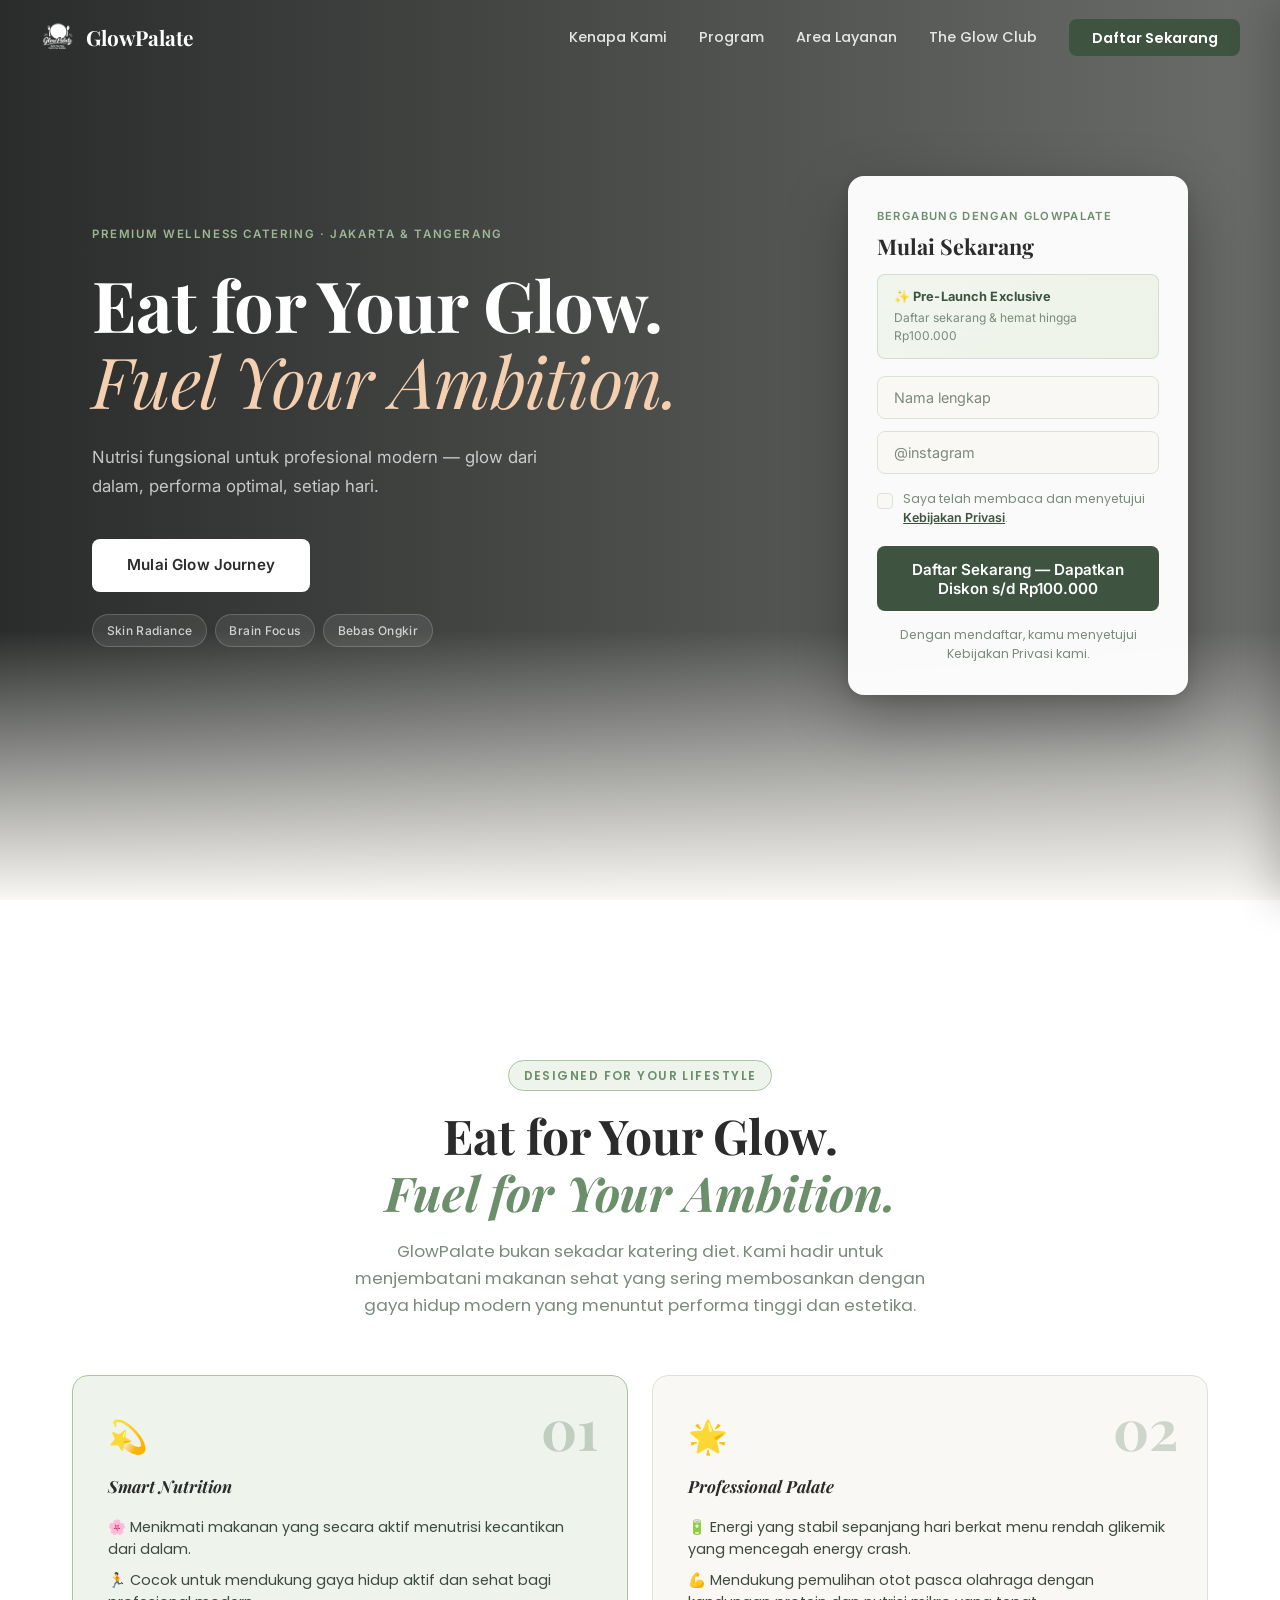
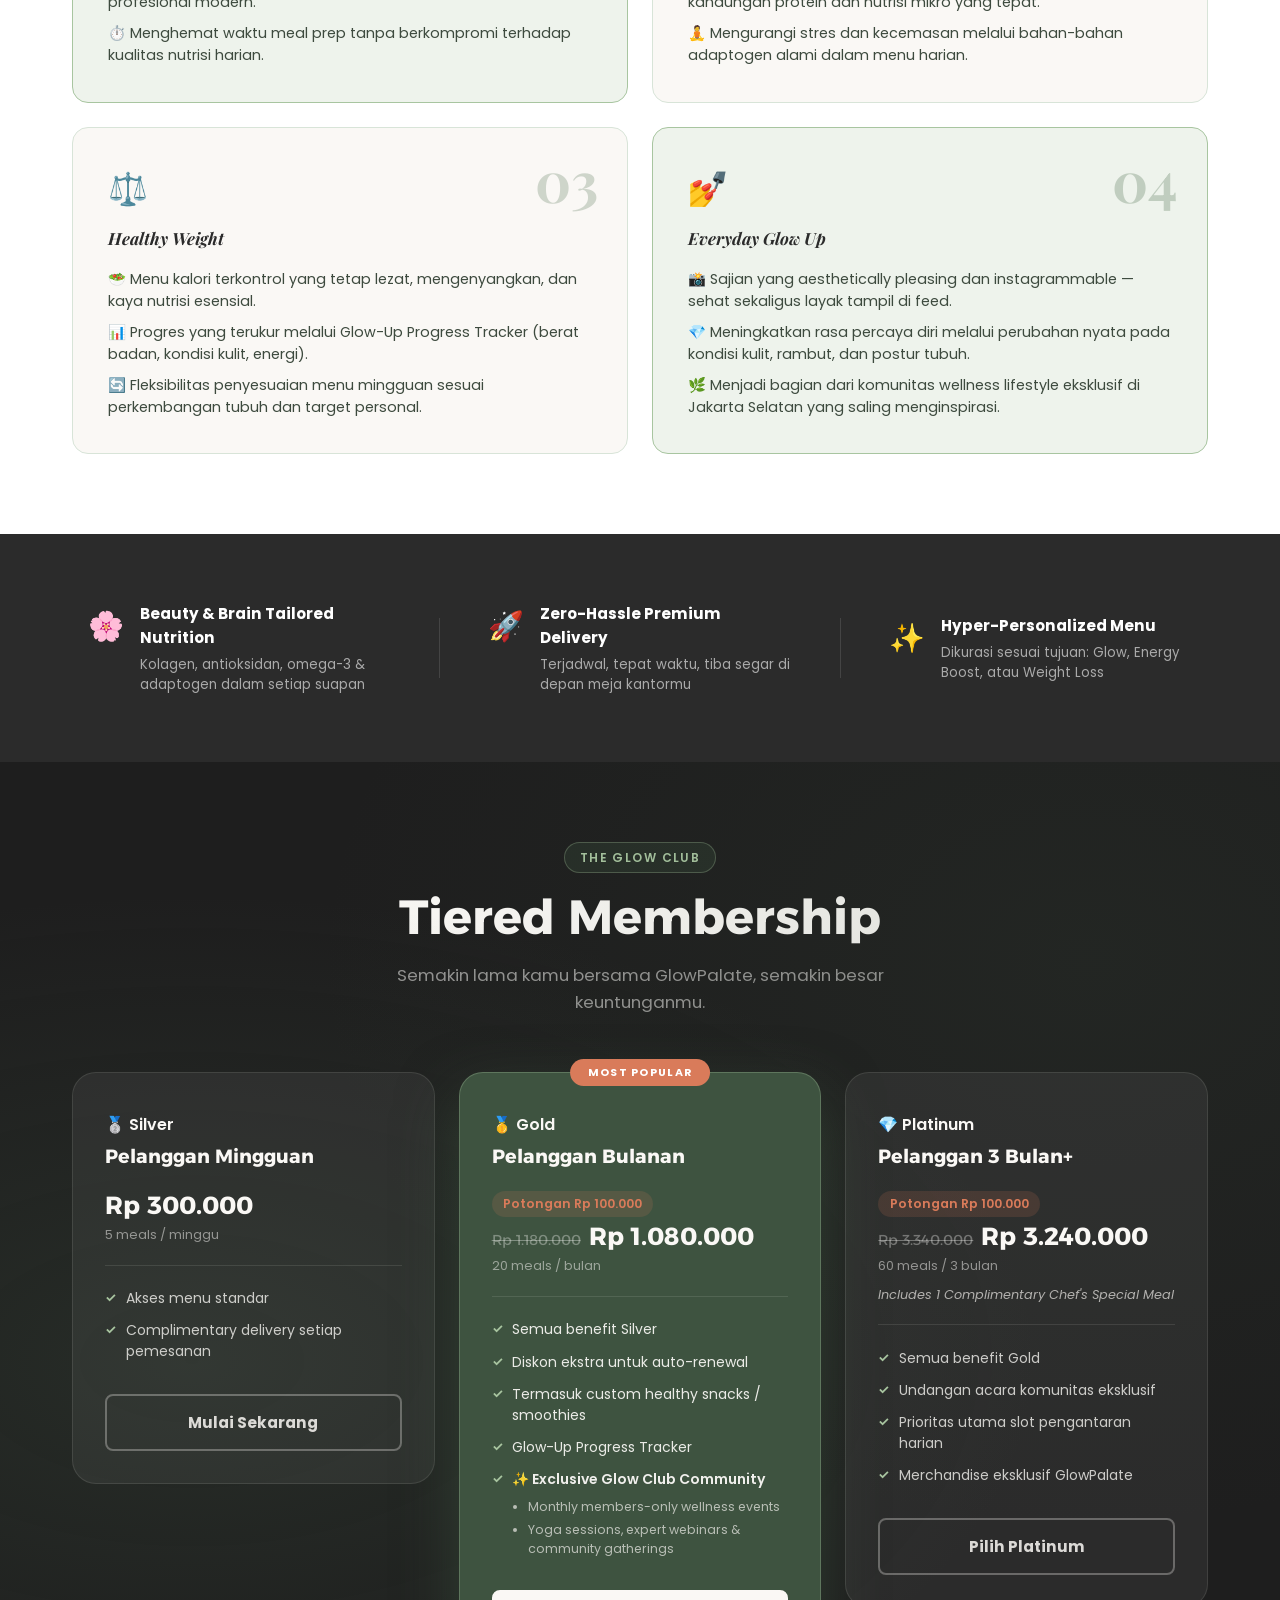
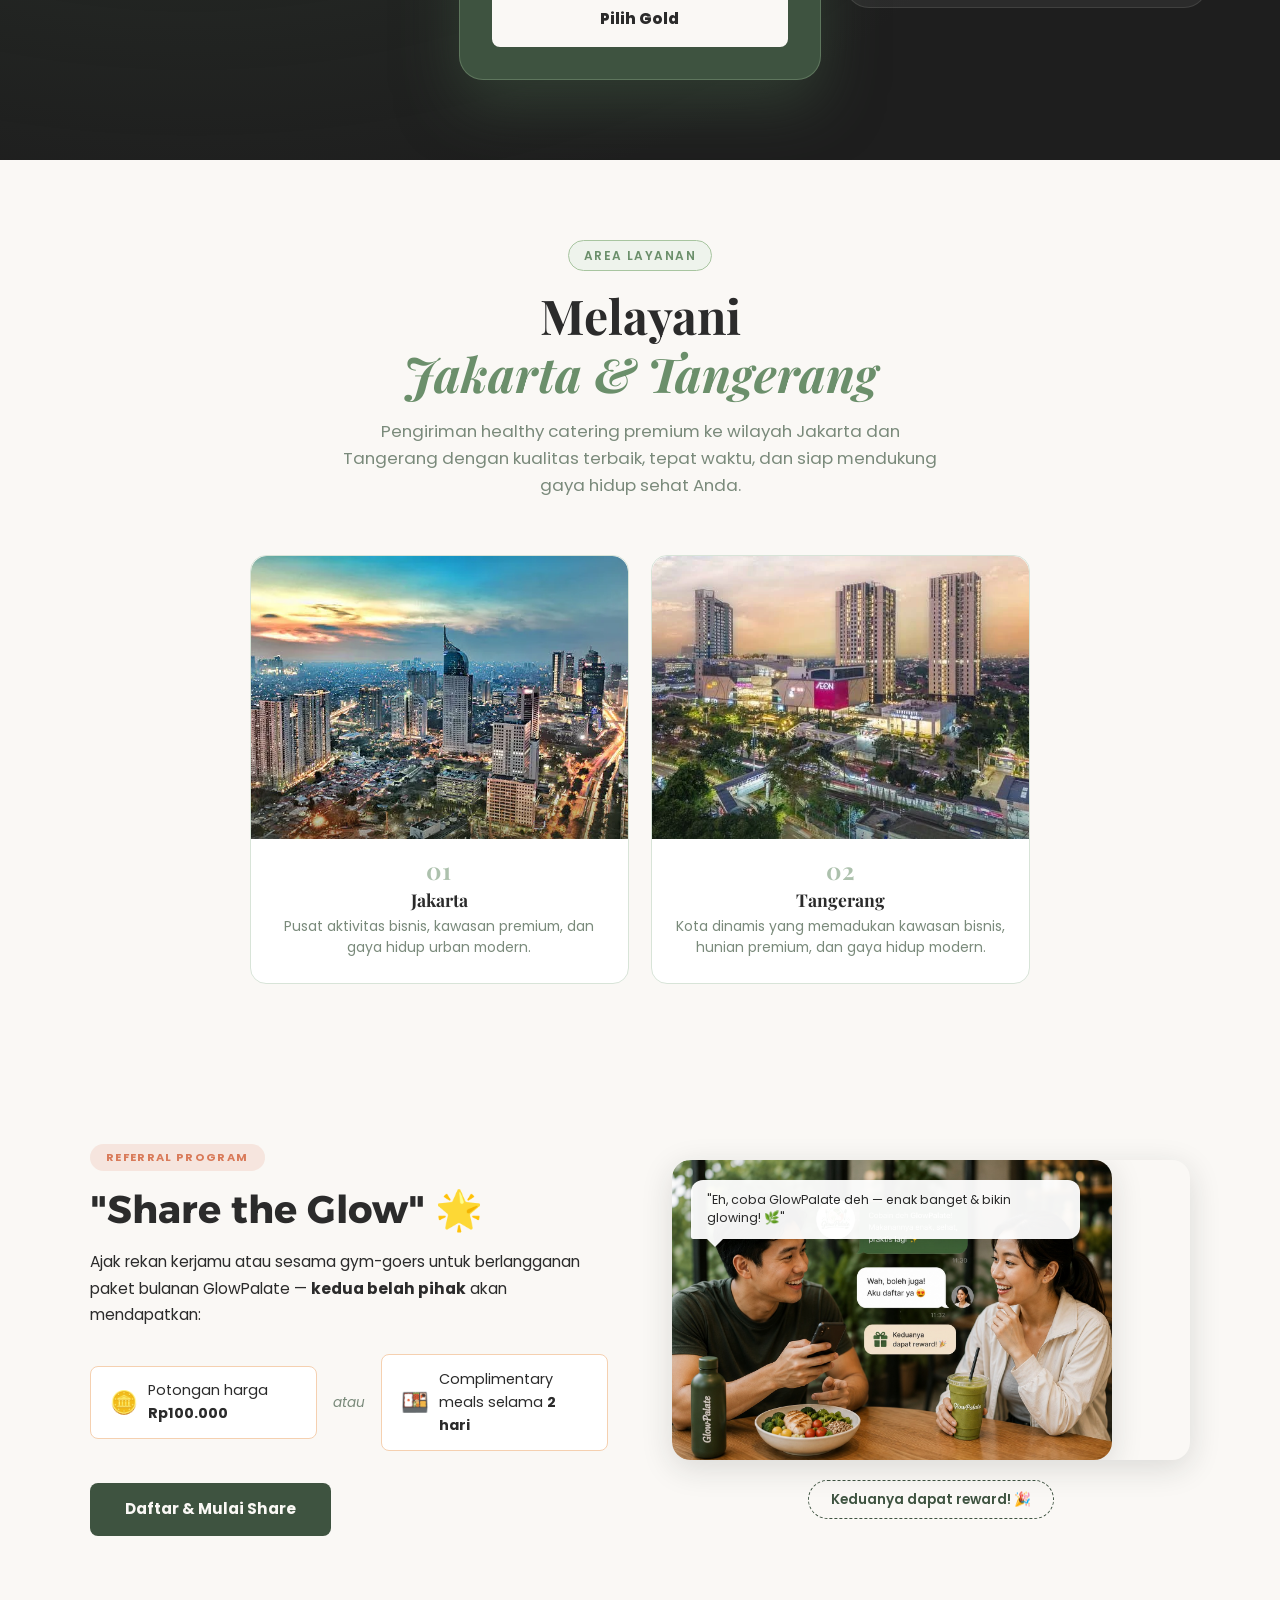
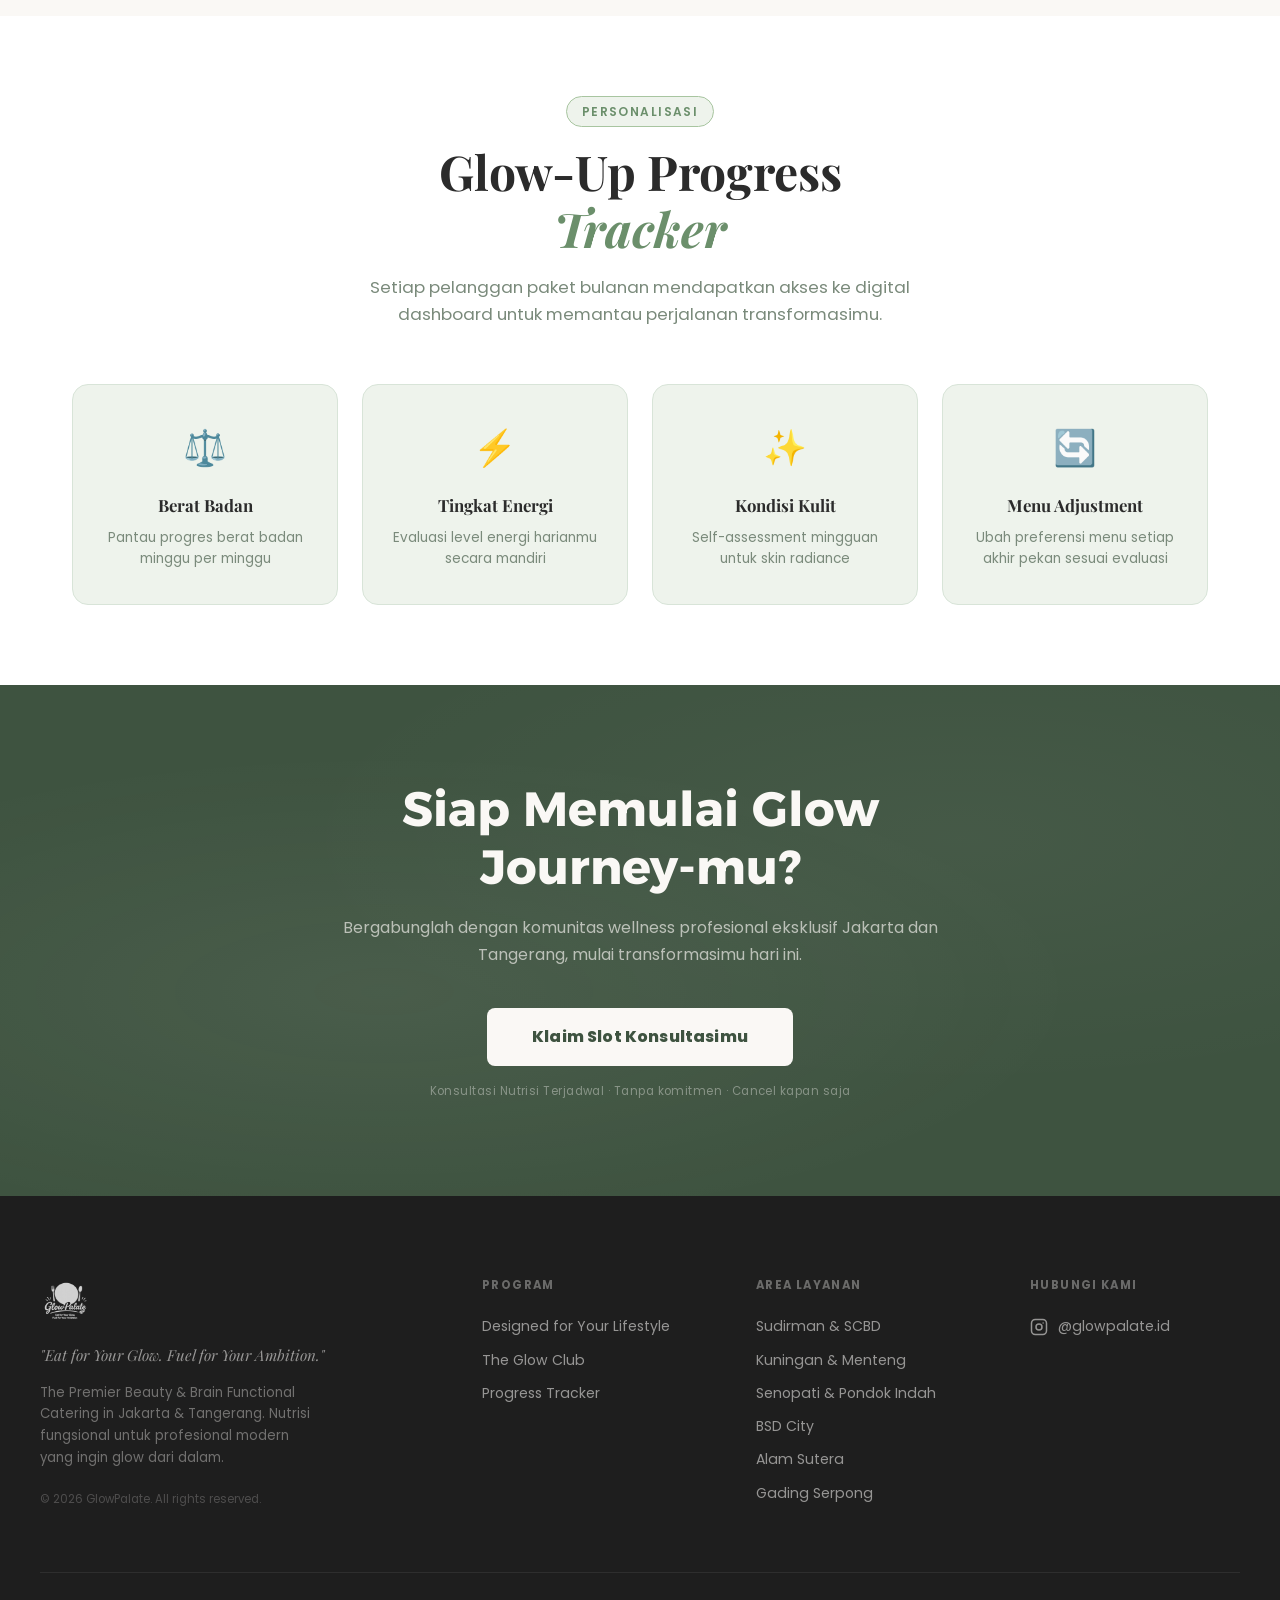
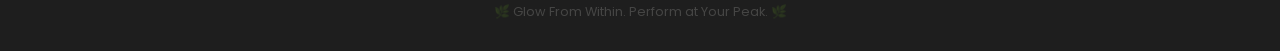
==== onlinecatering FIX/index.html @ 6c62773d "Add files via upload" ====
<!DOCTYPE html>
<html lang="id">
<head>
    <meta charset="UTF-8">
    <meta name="viewport" content="width=device-width, initial-scale=1.0">
    <link rel="stylesheet" href="style.css">
    <link rel="preconnect" href="https://fonts.googleapis.com">
    <link rel="preconnect" href="https://fonts.gstatic.com" crossorigin>
    <link href="https://fonts.googleapis.com/css2?family=Alexandria:wght@400;500;600;700;800&family=Poppins:ital,wght@0,300;0,400;0,500;0,600;0,700;1,400&family=Playfair+Display:ital,wght@0,400;0,700;1,400&family=Inter:wght@300;400;500;600;700&display=swap" rel="stylesheet">
    <link rel="icon" href="assets/logo_transparent.png" type="image/png">
    <title>GlowPalate — Beauty & Brain Functional Catering</title>
</head>
<body>

    <!-- ===== NAVBAR ===== -->
    <nav class="navbar" id="mainNav">
        <div class="nav-container">
            <!-- Logo -->
            <a href="#" class="nav-logo">
                <img src="assets/logo_transparent.png" alt="GlowPalate Logo" class="logo-img">
                <span class="logo-text">GlowPalate</span>
            </a>
            <!-- Desktop links -->
            <ul class="nav-links">
                <li><a href="#features">Kenapa Kami</a></li>
                <li><a href="#value-props">Program</a></li>
                <li><a href="#service-area">Area Layanan</a></li>
                <li><a href="#loyalty">The Glow Club</a></li>
                <li><a href="#daftar" class="nav-cta">Daftar Sekarang</a></li>
            </ul>
            <!-- Hamburger (mobile only) -->
            <button class="hamburger" id="hamburgerBtn" aria-label="Buka menu navigasi" aria-expanded="false" aria-controls="mobileMenu">
                <span class="hamburger-bar"></span>
                <span class="hamburger-bar"></span>
                <span class="hamburger-bar"></span>
            </button>
        </div>
    </nav>

    <!-- ===== OFFCANVAS MOBILE MENU ===== -->
    <div class="offcanvas-overlay" id="offcanvasOverlay"></div>
    <div class="offcanvas-menu" id="mobileMenu" role="dialog" aria-modal="true" aria-label="Menu navigasi">
        <div class="offcanvas-header">
            <a href="#" class="nav-logo offcanvas-logo">
                <img src="assets/logo_transparent.png" alt="GlowPalate Logo" class="logo-img logo-img--dark">
                <span class="logo-text logo-text--dark">GlowPalate</span>
            </a>
            <button class="offcanvas-close" id="offcanvasClose" aria-label="Tutup menu">✕</button>
        </div>
        <nav class="offcanvas-nav">
            <ul class="offcanvas-links">
                <li><a href="#features" class="offcanvas-link">Kenapa Kami</a></li>
                <li><a href="#value-props" class="offcanvas-link">Program</a></li>
                <li><a href="#service-area" class="offcanvas-link">Area Layanan</a></li>
                <li><a href="#loyalty" class="offcanvas-link">The Glow Club</a></li>
            </ul>
            <div class="offcanvas-divider"></div>
            <a href="#daftar" class="btn-primary offcanvas-cta">Daftar Sekarang</a>
        </nav>
    </div>

    <!-- ===== HERO SECTION ===== -->
    <section class="hero" id="hero">
        <div class="hero-overlay"></div>
        <div class="hero-container">

            <!-- Left: Copy -->
            <div class="hero-copy">
                <p class="hero-eyebrow">Premium Wellness Catering · Jakarta &amp; Tangerang</p>
                <h1 class="hero-title">
                    Eat for Your Glow.<br>
                    <em>Fuel Your Ambition.</em>
                </h1>
                <p class="hero-subtitle">
                    Nutrisi fungsional untuk profesional modern — glow dari dalam, performa optimal, setiap hari.
                </p>
                <div class="hero-actions">
                    <a href="#daftar" class="btn-hero-primary">Mulai Glow Journey</a>
                    <div class="hero-badges">
                        <span class="badge">Skin Radiance</span>
                        <span class="badge">Brain Focus</span>
                        <span class="badge">Bebas Ongkir</span>
                    </div>
                </div>
            </div>

            <!-- Right: Registration Form -->
            <div class="hero-form-card" id="daftar">
                <p class="form-eyebrow">Bergabung dengan GlowPalate</p>
                <h2 class="form-title">Mulai Sekarang</h2>
                <div class="promo-banner">
                    <span class="promo-banner__title">✨ Pre-Launch Exclusive</span>
                    <span class="promo-banner__sub">Daftar sekarang &amp; hemat hingga Rp100.000</span>
                </div>
                <form class="signup-form" id="glowForm" onsubmit="handleSubmit(event)">
                    <div class="form-group">
                        <input type="text" id="nama" name="nama" placeholder="Nama lengkap" required>
                    </div>
                    <div class="form-group">
                        <input type="text" id="instagram" name="instagram" placeholder="@instagram" required>
                    </div>
                    <div class="form-group form-group--checkbox">
                        <label class="checkbox-label">
                            <input type="checkbox" id="privacyCheck" name="privacyCheck">
                            <span class="checkbox-custom"></span>
                            <span class="checkbox-text">Saya telah membaca dan menyetujui <button class="privacy-link" type="button" onclick="openPrivacy()">Kebijakan Privasi</button>.</span>
                        </label>
                        <p class="checkbox-error" id="privacyError">Harap setujui Kebijakan Privasi sebelum melanjutkan.</p>
                    </div>
                    <button type="submit" class="btn-primary form-btn" id="submitBtn">Daftar Sekarang — Dapatkan Diskon s/d Rp100.000</button>
                </form>
                <p class="form-privacy-note">
                    Dengan mendaftar, kamu menyetujui Kebijakan Privasi kami.
                </p>
            </div>

        </div>

    </section>

    <!-- ===== VALUE PROPOSITIONS ===== -->
    <section class="value-props" id="value-props">
        <div class="section-container">
            <div class="section-header">
                <span class="section-label">Designed for Your Lifestyle</span>
                <h2 class="section-title">Eat for Your Glow.<br><em>Fuel for Your Ambition.</em></h2>
                <p class="section-desc">GlowPalate bukan sekadar katering diet. Kami hadir untuk menjembatani makanan sehat yang sering membosankan dengan gaya hidup modern yang menuntut performa tinggi dan estetika.</p>
            </div>

            <div class="vp-grid">
                <div class="vp-card vp-card--accent">
                    <span class="vp-number">01</span>
                    <div class="vp-icon">💫</div>
                    <h3>Smart Nutrition</h3>
                    <ul>
                        <li>🌸 Menikmati makanan yang secara aktif menutrisi kecantikan dari dalam.</li>
                        <li>🏃 Cocok untuk mendukung gaya hidup aktif dan sehat bagi profesional modern.</li>
                        <li>⏱️ Menghemat waktu meal prep tanpa berkompromi terhadap kualitas nutrisi harian.</li>
                    </ul>
                </div>
                <div class="vp-card">
                    <span class="vp-number">02</span>
                    <div class="vp-icon">🌟</div>
                    <h3>Professional Palate</h3>
                    <ul>
                        <li>🔋 Energi yang stabil sepanjang hari berkat menu rendah glikemik yang mencegah energy crash.</li>
                        <li>💪 Mendukung pemulihan otot pasca olahraga dengan kandungan protein dan nutrisi mikro yang tepat.</li>
                        <li>🧘 Mengurangi stres dan kecemasan melalui bahan-bahan adaptogen alami dalam menu harian.</li>
                    </ul>
                </div>
                <div class="vp-card">
                    <span class="vp-number">03</span>
                    <div class="vp-icon">⚖️</div>
                    <h3>Healthy Weight</h3>
                    <ul>
                        <li>🥗 Menu kalori terkontrol yang tetap lezat, mengenyangkan, dan kaya nutrisi esensial.</li>
                        <li>📊 Progres yang terukur melalui Glow-Up Progress Tracker (berat badan, kondisi kulit, energi).</li>
                        <li>🔄 Fleksibilitas penyesuaian menu mingguan sesuai perkembangan tubuh dan target personal.</li>
                    </ul>
                </div>
                <div class="vp-card vp-card--accent">
                    <span class="vp-number">04</span>
                    <div class="vp-icon">💅</div>
                    <h3>Everyday Glow Up</h3>
                    <ul>
                        <li>📸 Sajian yang aesthetically pleasing dan instagrammable — sehat sekaligus layak tampil di feed.</li>
                        <li>💎 Meningkatkan rasa percaya diri melalui perubahan nyata pada kondisi kulit, rambut, dan postur tubuh.</li>
                        <li>🌿 Menjadi bagian dari komunitas wellness lifestyle eksklusif di Jakarta Selatan yang saling menginspirasi.</li>
                    </ul>
                </div>
            </div>
        </div>
    </section>

    <!-- ===== USP STRIP ===== -->
    <section class="usp-strip">
        <div class="usp-container">
            <div class="usp-item">
                <span class="usp-icon">🌸</span>
                <div>
                    <strong>Beauty & Brain Tailored Nutrition</strong>
                    <p>Kolagen, antioksidan, omega-3 & adaptogen dalam setiap suapan</p>
                </div>
            </div>
            <div class="usp-divider"></div>
            <div class="usp-item">
                <span class="usp-icon">🚀</span>
                <div>
                    <strong>Zero-Hassle Premium Delivery</strong>
                    <p>Terjadwal, tepat waktu, tiba segar di depan meja kantormu</p>
                </div>
            </div>
            <div class="usp-divider"></div>
            <div class="usp-item">
                <span class="usp-icon">✨</span>
                <div>
                    <strong>Hyper-Personalized Menu</strong>
                    <p>Dikurasi sesuai tujuan: Glow, Energy Boost, atau Weight Loss</p>
                </div>
            </div>
        </div>
    </section>

    <!-- ===== PRICING TABLE ===== -->
    <section class="loyalty" id="loyalty">
        <div class="section-container">
            <div class="section-header">
                <span class="section-label">The Glow Club</span>
                <h2 class="section-title">Tiered Membership</h2>
                <p class="section-desc">Semakin lama kamu bersama GlowPalate, semakin besar keuntunganmu.</p>
            </div>

            <div class="pricing-grid">

                <!-- SILVER -->
                <div class="pricing-card pricing-card--dark">
                    <div class="pricing-tier">🥈 Silver</div>
                    <h3 class="pricing-plan">Pelanggan Mingguan</h3>
                    <div class="pricing-price-block">
                        <p class="pricing-price">Rp 300.000</p>
                        <p class="pricing-meals">5 meals / minggu</p>
                    </div>
                    <ul class="pricing-benefits">
                        <li>Akses menu standar</li>
                        <li>Complimentary delivery setiap pemesanan</li>
                    </ul>
                    <a href="#daftar" class="pricing-btn pricing-btn--outline">Mulai Sekarang</a>
                </div>

                <!-- GOLD -->
                <div class="pricing-card pricing-card--gold">
                    <div class="pricing-popular-badge">MOST POPULAR</div>
                    <div class="pricing-tier">🥇 Gold</div>
                    <h3 class="pricing-plan">Pelanggan Bulanan</h3>
                    <div class="pricing-price-block">
                        <p class="pricing-discount-label">Potongan Rp 100.000</p>
                        <p class="pricing-price">
                            <span class="pricing-price-strike">Rp 1.180.000</span>
                            Rp 1.080.000
                        </p>
                        <p class="pricing-meals">20 meals / bulan</p>
                    </div>
                    <ul class="pricing-benefits">
                        <li>Semua benefit Silver</li>
                        <li>Diskon ekstra untuk auto-renewal</li>
                        <li>Termasuk custom healthy snacks / smoothies</li>
                        <li>Glow-Up Progress Tracker</li>
                        <li class="pricing-community">
                            ✨ Exclusive Glow Club Community
                            <ul class="pricing-sub-list">
                                <li>Monthly members-only wellness events</li>
                                <li>Yoga sessions, expert webinars &amp; community gatherings</li>
                            </ul>
                        </li>
                    </ul>
                    <a href="#daftar" class="pricing-btn pricing-btn--solid">Pilih Gold</a>
                </div>

                <!-- PLATINUM -->
                <div class="pricing-card pricing-card--dark">
                    <div class="pricing-tier">💎 Platinum</div>
                    <h3 class="pricing-plan">Pelanggan 3 Bulan+</h3>
                    <div class="pricing-price-block">
                        <p class="pricing-discount-label">Potongan Rp 100.000</p>
                        <p class="pricing-price">
                            <span class="pricing-price-strike">Rp 3.340.000</span>
                            Rp 3.240.000
                        </p>
                        <p class="pricing-meals">60 meals / 3 bulan</p>
                        <p class="pricing-chef-note"><em>Includes 1 Complimentary Chef's Special Meal</em></p>
                    </div>
                    <ul class="pricing-benefits">
                        <li>Semua benefit Gold</li>
                        <li>Undangan acara komunitas eksklusif</li>
                        <li>Prioritas utama slot pengantaran harian</li>
                        <li>Merchandise eksklusif GlowPalate</li>
                    </ul>
                    <a href="#daftar" class="pricing-btn pricing-btn--outline">Pilih Platinum</a>
                </div>

            </div>
        </div>
    </section>

    <!-- ===== SERVICE AREA ===== -->
    <section class="service-area" id="service-area">
        <div class="section-container">
            <div class="section-header">
                <span class="section-label">Area Layanan</span>
                <h2 class="section-title">Melayani<br><em>Jakarta &amp; Tangerang</em></h2>
                <p class="section-desc">Pengiriman healthy catering premium ke wilayah Jakarta dan Tangerang dengan kualitas terbaik, tepat waktu, dan siap mendukung gaya hidup sehat Anda.</p>
            </div>

            <div class="area-grid area-grid--two">
                <div class="area-card">
                    <div class="area-card__img-wrap">
                        <picture>
                            <source srcset="assets/jakarta.webp" type="image/webp">
                            <img src="assets/jakarta.jpg" alt="Jakarta" class="area-card__img" loading="lazy">
                        </picture>
                        <div class="area-card__overlay"></div>
                    </div>
                    <div class="area-card__body">
                        <span class="area-number">01</span>
                        <h3>Jakarta</h3>
                        <p>Pusat aktivitas bisnis, kawasan premium, dan gaya hidup urban modern.</p>
                    </div>
                </div>
                <div class="area-card">
                    <div class="area-card__img-wrap">
                        <picture>
                            <source srcset="assets/tangerang.webp" type="image/webp">
                            <img src="assets/tangerang.jpeg" alt="Tangerang" class="area-card__img" loading="lazy">
                        </picture>
                        <div class="area-card__overlay"></div>
                    </div>
                    <div class="area-card__body">
                        <span class="area-number">02</span>
                        <h3>Tangerang</h3>
                        <p>Kota dinamis yang memadukan kawasan bisnis, hunian premium, dan gaya hidup modern.</p>
                    </div>
                </div>
            </div>
        </div>
    </section>

    <!-- ===== REFERRAL ===== -->
    <section class="referral">
        <div class="referral-container">

            <!-- Col Left: Content -->
            <div class="referral-content">
                <span class="referral-badge">REFERRAL PROGRAM</span>
                <h2 class="referral-heading">"Share the Glow" 🌟</h2>
                <p class="referral-desc">Ajak rekan kerjamu atau sesama gym-goers untuk berlangganan paket bulanan GlowPalate — <strong>kedua belah pihak</strong> akan mendapatkan:</p>
                <div class="referral-rewards">
                    <div class="referral-reward">
                        <span class="reward-icon">🪙</span>
                        <span>Potongan harga <strong>Rp100.000</strong></span>
                    </div>
                    <span class="reward-or"><em>atau</em></span>
                    <div class="referral-reward">
                        <span class="reward-icon">🍱</span>
                        <span>Complimentary meals selama <strong>2 hari</strong></span>
                    </div>
                </div>
                <a href="#daftar" class="referral-cta-btn">Daftar &amp; Mulai Share</a>
            </div>

            <!-- Col Right: Visual -->
            <div class="referral-visual">
                <div class="referral-img-wrap">
                    <!-- Chat bubble overlay -->
                    <div class="referral-chat-bubble">
                        <p>"Eh, coba GlowPalate deh — enak banget &amp; bikin glowing! 🌿"</p>
                    </div>
                    <img src="assets/referral-section.jpeg" alt="Referral Program GlowPalate" class="referral-img">
                </div>
                <div class="referral-bonus-pill">
                    <span>Keduanya dapat reward! 🎉</span>
                </div>
            </div>

        </div>
    </section>

    <!-- ===== TRACKER / TRACKER SECTION ===== -->
    <section class="tracker">
        <div class="section-container">
            <div class="section-header">
                <span class="section-label">Personalisasi</span>
                <h2 class="section-title">Glow-Up Progress<br><em>Tracker</em></h2>
                <p class="section-desc">Setiap pelanggan paket bulanan mendapatkan akses ke digital dashboard untuk memantau perjalanan transformasimu.</p>
            </div>
            <div class="tracker-features">
                <div class="tracker-item">
                    <span class="tracker-icon">⚖️</span>
                    <h4>Berat Badan</h4>
                    <p>Pantau progres berat badan minggu per minggu</p>
                </div>
                <div class="tracker-item">
                    <span class="tracker-icon">⚡</span>
                    <h4>Tingkat Energi</h4>
                    <p>Evaluasi level energi harianmu secara mandiri</p>
                </div>
                <div class="tracker-item">
                    <span class="tracker-icon">✨</span>
                    <h4>Kondisi Kulit</h4>
                    <p>Self-assessment mingguan untuk skin radiance</p>
                </div>
                <div class="tracker-item">
                    <span class="tracker-icon">🔄</span>
                    <h4>Menu Adjustment</h4>
                    <p>Ubah preferensi menu setiap akhir pekan sesuai evaluasi</p>
                </div>
            </div>
        </div>
    </section>

    <!-- ===== PRE-FOOTER BANNER ===== -->
    <section class="cta-bottom">
        <div class="cta-container">
            <h2 class="cta-heading">Siap Memulai Glow Journey-mu?</h2>
            <p class="cta-sub">Bergabunglah dengan komunitas wellness profesional eksklusif Jakarta dan Tangerang, mulai transformasimu hari ini.</p>
            <a href="#daftar" class="cta-btn-main">Klaim Slot Konsultasimu</a>
            <p class="cta-micro">Konsultasi Nutrisi Terjadwal · Tanpa komitmen · Cancel kapan saja</p>
        </div>
    </section>

    <!-- ===== FOOTER ===== -->
    <footer class="footer">
        <div class="footer-container">
            <!-- Col 1: Brand -->
            <div class="footer-brand">
                <img src="assets/logo_transparent.png" alt="GlowPalate" class="footer-logo">
                <p class="footer-tagline"><em>"Eat for Your Glow. Fuel for Your Ambition."</em></p>
                <p class="footer-copy">The Premier Beauty &amp; Brain Functional Catering in Jakarta &amp; Tangerang. Nutrisi fungsional untuk profesional modern yang ingin glow dari dalam.</p>
                <p class="footer-rights">© 2026 GlowPalate. All rights reserved.</p>
            </div>
            <!-- Col 2: Program -->
            <div class="footer-col">
                <h4>PROGRAM</h4>
                <ul>
                    <li><a href="#value-props">Designed for Your Lifestyle</a></li>
                    <li><a href="#loyalty">The Glow Club</a></li>
                    <li><a href="#tracker">Progress Tracker</a></li>
                </ul>
            </div>
            <!-- Col 3: Area Layanan -->
            <div class="footer-col">
                <h4>AREA LAYANAN</h4>
                <ul>
                    <li>Sudirman &amp; SCBD</li>
                    <li>Kuningan &amp; Menteng</li>
                    <li>Senopati &amp; Pondok Indah</li>
                    <li>BSD City</li>
                    <li>Alam Sutera</li>
                    <li>Gading Serpong</li>
                </ul>
            </div>
            <!-- Col 4: Hubungi Kami -->
            <div class="footer-col">
                <h4>HUBUNGI KAMI</h4>
                <ul>
                    <li>
                        <a href="https://instagram.com/glowpalate.id" target="_blank" class="footer-social-link">
                            <svg class="footer-social-icon" viewBox="0 0 24 24" fill="none" xmlns="http://www.w3.org/2000/svg" aria-hidden="true">
                                <rect x="2" y="2" width="20" height="20" rx="5" ry="5" stroke="currentColor" stroke-width="2"/>
                                <circle cx="12" cy="12" r="4" stroke="currentColor" stroke-width="2"/>
                                <circle cx="17.5" cy="6.5" r="1" fill="currentColor"/>
                            </svg>
                            @glowpalate.id
                        </a>
                    </li>
                </ul>
            </div>
        </div>
        <div class="footer-bottom">
            <p>🌿 Glow From Within. Perform at Your Peak. 🌿</p>
        </div>
    </footer>

    <!-- ===== THANK YOU MODAL ===== -->
    <div class="modal-overlay" id="thankYouModal" role="dialog" aria-modal="true" aria-labelledby="modalTitle">
        <div class="modal-card">
            <div class="modal-icon">🌿</div>
            <h2 id="modalTitle">Terima Kasih!</h2>
            <p>Kamu sudah terdaftar sebagai bagian dari komunitas <strong>GlowPalate</strong>.</p>
            <p class="modal-note">Kami akan menghubungimu via Instagram segera. <em>Stay tuned!</em></p>
            <button class="btn-primary" onclick="closeModal()">Tutup</button>
        </div>
    </div>

    <!-- ===== PRIVACY POLICY MODAL ===== -->
    <div class="modal-overlay" id="privacyModal" role="dialog" aria-modal="true" aria-labelledby="privacyTitle">
        <div class="modal-card modal-card--privacy">
            <div class="modal-card__header">
                <h2 id="privacyTitle">Kebijakan Privasi GlowPalate</h2>
                <button class="modal-close" onclick="closePrivacy()" aria-label="Tutup">✕</button>
            </div>
            <div class="privacy-content">
                <p>Kebijakan Privasi ini dibuat untuk melindungi informasi pribadi yang dikumpulkan selama Anda mengunjungi dan menggunakan website <strong>GlowPalate</strong> di <strong>https://glowpalate.my.id</strong>.</p>
                <p>GlowPalate menghargai privasi setiap pengguna dan berkomitmen untuk menjaga keamanan, kerahasiaan, serta penggunaan Data Pribadi sesuai dengan kebijakan yang berlaku. Dengan mengakses atau menggunakan website GlowPalate, Anda dianggap telah membaca, memahami, dan menyetujui seluruh ketentuan dalam Kebijakan Privasi ini.</p>
                <p>GlowPalate berhak memperbarui Kebijakan Privasi ini sewaktu-waktu. Setiap perubahan akan berlaku sejak dipublikasikan di website <strong>https://glowpalate.my.id</strong>.</p>

                <h3>A. Pengumpulan Data Pribadi</h3>
                <p>GlowPalate mengumpulkan Data Pribadi hanya untuk mendukung proses pendaftaran pre-launch, komunikasi dengan calon pelanggan, serta peningkatan kualitas layanan kami. Kami tidak akan menjual, memperjualbelikan, ataupun membagikan Data Pribadi Anda kepada pihak lain tanpa persetujuan, kecuali apabila diwajibkan oleh hukum.</p>
                <p>Pada tahap pre-launch, informasi yang kami kumpulkan adalah <strong>Username Instagram</strong>, yang digunakan untuk mengidentifikasi peserta pre-launch, menghubungi Anda terkait program atau peluncuran GlowPalate, serta memberikan informasi pembaruan layanan, promo, atau penawaran khusus.</p>
                <p>Pemberian username Instagram bersifat sukarela. Namun, apabila Anda memilih untuk tidak memberikannya, Anda mungkin tidak dapat mengikuti program pre-launch GlowPalate.</p>

                <h3>B. Keamanan Data dan Transaksi</h3>
                <p>GlowPalate berkomitmen menjaga keamanan informasi pribadi Anda. Apabila transaksi pembayaran dilakukan melalui layanan pihak ketiga (payment gateway), proses pembayaran akan menggunakan sistem keamanan yang memenuhi standar industri, termasuk enkripsi melalui teknologi SSL atau teknologi keamanan lain yang setara.</p>
                <p>Meskipun kami berupaya menjaga keamanan data sebaik mungkin, tidak ada metode transmisi data melalui internet yang dapat dijamin sepenuhnya bebas dari risiko.</p>

                <h3>C. Informasi Promo dan Komunikasi</h3>
                <p>Dengan memberikan username Instagram kepada GlowPalate, Anda menyetujui bahwa GlowPalate dapat menghubungi Anda melalui Instagram terkait informasi peluncuran, promo dan penawaran khusus, pembaruan layanan atau produk, serta informasi lain yang berkaitan dengan program pre-launch.</p>

                <h3>D. Pertanyaan dan Pengaduan</h3>
                <p>Apabila Anda memiliki pertanyaan, masukan, atau pengaduan mengenai Kebijakan Privasi maupun penggunaan Data Pribadi, silakan menghubungi tim GlowPalate melalui kontak yang tersedia di website <strong>https://glowpalate.my.id</strong>.</p>

                <h3>E. Perubahan Kebijakan Privasi</h3>
                <p>GlowPalate dapat melakukan perubahan atau pembaruan terhadap Kebijakan Privasi ini sewaktu-waktu. Versi terbaru akan selalu tersedia di <strong>https://glowpalate.my.id</strong>. Dengan tetap menggunakan website setelah adanya pembaruan, Anda dianggap telah menyetujui Kebijakan Privasi yang telah diperbarui.</p>
            </div>
            <button class="btn-primary" onclick="closePrivacy()">Mengerti</button>
        </div>
    </div>

    <script>
        // ── Google Apps Script URL ──────────────────────────────────────────
        // GANTI dengan Web App URL dari deployment Apps Script kamu
        const APPS_SCRIPT_URL = 'https://script.google.com/macros/s/AKfycbzy3mJBZHp4jg186WITUkjDbATIqTT9xU21dX2XlFk7VSf7awVr-we3rIM_w7eMTIs/exec';


        // ── Navbar scroll ───────────────────────────────────────────────────
        const navbar = document.querySelector('.navbar');
        window.addEventListener('scroll', () => {
            navbar.classList.toggle('scrolled', window.scrollY > 50);
        });

        // ── Offcanvas mobile menu ───────────────────────────────────────────
        const hamburgerBtn = document.getElementById('hamburgerBtn');
        const offcanvasMenu = document.getElementById('mobileMenu');
        const offcanvasOverlay = document.getElementById('offcanvasOverlay');
        const offcanvasClose = document.getElementById('offcanvasClose');

        function openMenu() {
            offcanvasMenu.classList.add('active');
            offcanvasOverlay.classList.add('active');
            hamburgerBtn.classList.add('is-open');
            hamburgerBtn.setAttribute('aria-expanded', 'true');
            document.body.style.overflow = 'hidden';
        }

        function closeMenu() {
            offcanvasMenu.classList.remove('active');
            offcanvasOverlay.classList.remove('active');
            hamburgerBtn.classList.remove('is-open');
            hamburgerBtn.setAttribute('aria-expanded', 'false');
            document.body.style.overflow = '';
        }

        hamburgerBtn.addEventListener('click', openMenu);
        offcanvasClose.addEventListener('click', closeMenu);
        offcanvasOverlay.addEventListener('click', closeMenu);

        // Auto-close on nav link click
        document.querySelectorAll('.offcanvas-link, .offcanvas-cta').forEach(link => {
            link.addEventListener('click', closeMenu);
        });

        // Close on Escape
        document.addEventListener('keydown', e => {
            if (e.key === 'Escape') closeMenu();
        });

        // ── Form submit ─────────────────────────────────────────────────────
        async function handleSubmit(e) {
            e.preventDefault();
            const btn = document.getElementById('submitBtn');
            const nama = document.getElementById('nama').value.trim();
            const instagram = document.getElementById('instagram').value.trim();
            const privacyCheck = document.getElementById('privacyCheck');
            const privacyError = document.getElementById('privacyError');

            if (!privacyCheck.checked) {
                privacyError.classList.add('visible');
                privacyCheck.focus();
                return;
            }
            privacyError.classList.remove('visible');

            btn.textContent = 'Mengirim...';
            btn.disabled = true;

            try {
                const formData = new FormData();
                formData.append('nama', nama);
                formData.append('instagram', instagram);
                formData.append('timestamp', new Date().toLocaleString('id-ID'));

                await fetch(APPS_SCRIPT_URL, {
                    method: 'POST',
                    body: formData,
                    mode: 'no-cors'
                });
            } catch (err) {
                console.log('Submit error:', err);
            }

            document.getElementById('glowForm').reset();
            btn.textContent = 'Daftar Sekarang';
            btn.disabled = false;
            openModal();
        }

        // ── Modal Thank You ─────────────────────────────────────────────────
        function openModal() {
            document.getElementById('thankYouModal').classList.add('active');
            document.body.style.overflow = 'hidden';
        }
        function closeModal() {
            document.getElementById('thankYouModal').classList.remove('active');
            document.body.style.overflow = '';
        }

        // ── Privacy Policy Modal ────────────────────────────────────────────
        function openPrivacy() {
            document.getElementById('privacyModal').classList.add('active');
            document.body.style.overflow = 'hidden';
        }
        function closePrivacy() {
            document.getElementById('privacyModal').classList.remove('active');
            document.body.style.overflow = '';
        }

        // Klik overlay untuk tutup modal
        document.querySelectorAll('.modal-overlay').forEach(overlay => {
            overlay.addEventListener('click', function(e) {
                if (e.target === this) {
                    this.classList.remove('active');
                    document.body.style.overflow = '';
                }
            });
        });

        // Tekan Escape untuk tutup modal
        document.addEventListener('keydown', e => {
            if (e.key === 'Escape') {
                document.querySelectorAll('.modal-overlay.active').forEach(m => {
                    m.classList.remove('active');
                });
                document.body.style.overflow = '';
            }
        });

        // ── Intersection Observer (fade-in) ─────────────────────────────────
        const observer = new IntersectionObserver((entries) => {
            entries.forEach(entry => {
                if (entry.isIntersecting) entry.target.classList.add('visible');
            });
        }, { threshold: 0.1 });

        document.querySelectorAll('.vp-card, .area-card, .pricing-card, .tracker-item').forEach(el => {
            observer.observe(el);
        });
    </script>
</body>
</html>
---- onlinecatering FIX/style.css ----
/* ==============================================
   GLOWPALATE — LANDING PAGE STYLESHEET
   Brand: Broken White #FAF8F5 · Deep Sage #3E5340 · Charcoal #2B2B2B
   Fonts: Alexandria (heading) · Poppins (body)
   ============================================== */

/* RESET */
*, *::before, *::after { margin: 0; padding: 0; box-sizing: border-box; }

:root {
  /* Brand palette */
  --bw:            #FAF8F5;
  --sage:          #6B8F6B;
  --sage-dark:     #3E5340;
  --sage-mid:      #4a6b4a;
  --sage-light:    #a8c5a0;
  --sage-bg:       #eef3ec;
  --peach:         #E8A87C;
  --peach-light:   #f5d0b0;
  --peach-bg:      #fdf3ec;
  --terracotta:    #D97B5A;
  --charcoal:      #2B2B2B;
  --charcoal-dark: #1E1E1E;
  --charcoal-mid:  #2d3b30;
  --off-white:     #FAF8F5;
  --white:         #ffffff;
  --text-body:     #3d4a3e;
  --text-muted:    #7a8a7b;
  --border:        #d8e4d8;
  --shadow-sm:     0 2px 12px rgba(30,36,32,.08);
  --shadow-md:     0 8px 32px rgba(30,36,32,.14);
  --shadow-lg:     0 20px 60px rgba(30,36,32,.18);
  --radius-sm:     8px;
  --radius-md:     16px;
  --radius-lg:     24px;
  --t:             .25s ease;
  /* Typography */
  --font-head:     'Alexandria', 'Inter', sans-serif;
  --font-body:     'Poppins', 'Inter', sans-serif;
}

html { scroll-behavior: smooth; }
body { font-family: var(--font-body); background: var(--bw); color: var(--charcoal); line-height: 1.6; overflow-x: hidden; }
a { text-decoration: none; color: inherit; }
ul { list-style: none; }
img { display: block; max-width: 100%; }

/* HELPERS */
.section-label { display: inline-block; font-size: .75rem; font-weight: 600; letter-spacing: .12em; text-transform: uppercase; color: var(--sage); background: var(--sage-bg); border: 1px solid var(--sage-light); padding: .3rem .9rem; border-radius: 100px; margin-bottom: 1rem; }
.section-title { font-family: 'Playfair Display', serif; font-size: clamp(2rem,4vw,3rem); font-weight: 700; color: var(--charcoal); line-height: 1.2; margin-bottom: 1rem; }
.section-title em { font-style: italic; color: var(--sage); }
.section-desc { font-size: 1.05rem; color: var(--text-muted); max-width: 600px; margin: 0 auto; }
.section-header { text-align: center; margin-bottom: 3.5rem; }
.section-container { max-width: 1200px; margin: 0 auto; padding: 5rem 2rem; }

/* BUTTONS */
.btn-primary { display: inline-block; background: var(--sage-dark); color: var(--white); font-family: 'Inter', sans-serif; font-size: .95rem; font-weight: 600; padding: .85rem 2rem; border-radius: var(--radius-sm); border: 2px solid var(--sage-dark); cursor: pointer; transition: background var(--t), transform var(--t), box-shadow var(--t); }
.btn-primary:hover { background: var(--sage); border-color: var(--sage); transform: translateY(-2px); box-shadow: 0 6px 20px rgba(74,107,74,.35); }
.btn-outline { display: inline-block; background: transparent; color: var(--sage-dark); font-family: 'Inter', sans-serif; font-size: .95rem; font-weight: 600; padding: .85rem 2rem; border-radius: var(--radius-sm); border: 2px solid var(--sage-dark); cursor: pointer; transition: all var(--t); }
.btn-outline:hover { background: var(--sage-dark); color: var(--white); transform: translateY(-2px); }
.btn-large { font-size: 1.1rem; padding: 1rem 2.8rem; border-radius: var(--radius-md); }

/* NAVBAR */
.navbar { position: fixed; top: 0; left: 0; right: 0; z-index: 100; padding: 1.2rem 2rem; transition: background var(--t), box-shadow var(--t); }
.navbar.scrolled { background: rgba(30,36,32,.92); backdrop-filter: blur(14px); box-shadow: 0 2px 20px rgba(0,0,0,.3); }
.nav-container { max-width: 1200px; margin: 0 auto; display: flex; align-items: center; justify-content: space-between; }
.nav-logo { display: flex; align-items: center; gap: .6rem; }
.logo-img { width: 36px; height: 36px; object-fit: contain; filter: brightness(0) invert(1); }
.logo-text { font-family: 'Playfair Display', serif; font-size: 1.3rem; font-weight: 700; color: var(--white); }
.nav-links { display: flex; align-items: center; gap: 2rem; }
.nav-links a { color: rgba(255,255,255,.85); font-size: .9rem; font-weight: 500; transition: color var(--t); }
.nav-links a:hover { color: var(--white); }
.nav-cta { background: var(--sage-dark) !important; color: var(--white) !important; padding: .55rem 1.4rem; border-radius: var(--radius-sm); font-weight: 600 !important; }
.nav-cta:hover { background: var(--sage) !important; }

/* HERO */
.hero {
  position: relative;
  min-height: 100vh;
  /* Deeper, more uniform scrim — no mid-gradient transparency gap */
  background:
    linear-gradient(to right, rgba(12,16,14,.88) 0%, rgba(12,16,14,.72) 55%, rgba(12,16,14,.60) 100%),
    url('https://images.unsplash.com/photo-1546069901-ba9599a7e63c?w=1600&auto=format&fit=crop&q=80') center/cover no-repeat;
  display: flex;
  flex-direction: column;
}

/* Bottom fade into page — keeps feature cards transition clean */
.hero-overlay {
  position: absolute;
  inset: 0;
  background: linear-gradient(to bottom, transparent 70%, var(--off-white) 100%);
  pointer-events: none;
  z-index: 1;
}

/* Two-column grid: copy takes available space, form is narrow & fixed */
.hero-container {
  position: relative;
  z-index: 2;
  max-width: 1160px;
  margin: 0 auto;
  width: 100%;
  padding: 11rem 2rem 5rem;
  display: grid;
  grid-template-columns: 1fr 340px;
  gap: 4rem;
  align-items: center;
}

/* ── Copy column ── */
.hero-copy { display: flex; flex-direction: column; }

/* Eyebrow — small uppercase label, no emoji clutter */
.hero-eyebrow {
  font-family: 'Inter', sans-serif;
  font-size: .72rem;
  font-weight: 600;
  letter-spacing: .14em;
  text-transform: uppercase;
  color: var(--sage-light);
  margin-bottom: 1.4rem;
  opacity: .9;
}

/* Display headline — large, airy, two lines max */
.hero-title {
  font-family: 'Playfair Display', serif;
  font-size: clamp(2.8rem, 5.5vw, 4.6rem);
  font-weight: 700;
  color: var(--white);
  line-height: 1.08;
  letter-spacing: -.01em;
  margin-bottom: 1.6rem;
}
.hero-title em {
  font-style: italic;
  color: var(--peach-light);
  font-weight: 400;
}

/* One-line supporting copy */
.hero-subtitle {
  font-family: 'Inter', sans-serif;
  font-size: 1.05rem;
  font-weight: 400;
  color: rgba(255,255,255,.72);
  line-height: 1.7;
  max-width: 480px;
  margin-bottom: 2.4rem;
}

/* CTA + badges stacked vertically */
.hero-actions {
  display: flex;
  flex-direction: column;
  gap: 1.4rem;
}

/* Primary CTA — prominent, full-width feel on copy column */
.btn-hero-primary {
  display: inline-flex;
  align-items: center;
  justify-content: center;
  align-self: flex-start;
  background: var(--white);
  color: var(--charcoal);
  font-family: 'Inter', sans-serif;
  font-size: .95rem;
  font-weight: 600;
  padding: .9rem 2.2rem;
  border-radius: var(--radius-sm);
  border: none;
  cursor: pointer;
  letter-spacing: .01em;
  transition: background var(--t), transform var(--t), box-shadow var(--t);
  text-decoration: none;
}
.btn-hero-primary:hover {
  background: var(--off-white);
  transform: translateY(-2px);
  box-shadow: 0 8px 28px rgba(255,255,255,.18);
}

/* Pill badges — minimal, no emojis */
.hero-badges {
  display: flex;
  flex-wrap: wrap;
  gap: .5rem;
}
.badge {
  background: rgba(255,255,255,.08);
  border: 1px solid rgba(255,255,255,.18);
  color: rgba(255,255,255,.75);
  font-family: 'Inter', sans-serif;
  font-size: .75rem;
  font-weight: 500;
  letter-spacing: .03em;
  padding: .35rem .85rem;
  border-radius: 100px;
}

/* ── Form card column ── */
.hero-form-card {
  background: rgba(255,255,255,.97);
  border-radius: var(--radius-md);
  padding: 2rem 1.8rem;
  box-shadow: 0 24px 64px rgba(0,0,0,.28), 0 4px 16px rgba(0,0,0,.12);
  backdrop-filter: blur(8px);
}

/* Form eyebrow */
.form-eyebrow {
  font-family: 'Inter', sans-serif;
  font-size: .7rem;
  font-weight: 600;
  letter-spacing: .12em;
  text-transform: uppercase;
  color: var(--sage);
  margin-bottom: .5rem;
}

/* Form heading */
.form-title {
  font-family: 'Playfair Display', serif;
  font-size: 1.35rem;
  font-weight: 700;
  color: var(--charcoal);
  margin-bottom: .9rem;
  line-height: 1.2;
}

/* Launch promo banner inside signup card */
.promo-banner {
  display: flex;
  flex-direction: column;
  gap: .25rem;
  background: linear-gradient(135deg, #f0f5ee 0%, #eef3e8 100%);
  border: 1px solid rgba(107,143,107,.22);
  border-radius: var(--radius-sm);
  padding: .85rem 1rem;
  margin-bottom: 1.1rem;
}
.promo-banner__title {
  font-family: 'Inter', sans-serif;
  font-size: .8rem;
  font-weight: 700;
  color: var(--sage-dark);
  letter-spacing: .01em;
  line-height: 1.3;
}
.promo-banner__sub {
  font-family: 'Inter', sans-serif;
  font-size: .75rem;
  font-weight: 400;
  color: var(--text-muted);
  line-height: 1.45;
}

/* Inputs — no labels, placeholder only, clean lines */
.signup-form { display: flex; flex-direction: column; gap: .75rem; }
.form-group { display: flex; flex-direction: column; }
.form-group input,
.form-group select {
  padding: .75rem 1rem;
  border: 1.5px solid var(--border);
  border-radius: var(--radius-sm);
  font-family: 'Inter', sans-serif;
  font-size: .9rem;
  color: var(--charcoal);
  background: var(--off-white);
  transition: border-color var(--t), box-shadow var(--t);
  outline: none;
}
.form-group input::placeholder,
.form-group select::placeholder { color: var(--text-muted); }
.form-group input:focus,
.form-group select:focus {
  border-color: var(--sage);
  box-shadow: 0 0 0 3px rgba(107,143,107,.14);
  background: var(--white);
}

/* Submit button fills card width */
.form-btn {
  width: 100%;
  margin-top: .4rem;
  font-size: .95rem;
  padding: .85rem;
  border: none;
  border-radius: var(--radius-sm);
}

/* VALUE PROPS */
.value-props { background: var(--white); padding-top: 5rem; }
.vp-grid { display: grid; grid-template-columns: repeat(2,1fr); gap: 1.5rem; }
.vp-card { background: var(--off-white); border: 1px solid var(--border); border-radius: var(--radius-md); padding: 2.2rem; position: relative; overflow: hidden; opacity: 0; transform: translateY(24px); transition: opacity .5s, transform .5s, box-shadow var(--t); }
.vp-card.visible { opacity: 1; transform: translateY(0); }
.vp-card:hover { box-shadow: var(--shadow-md); transform: translateY(-4px); }
.vp-card--accent { background: var(--sage-bg); border-color: var(--sage-light); }
.vp-number { position: absolute; top: 1.5rem; right: 1.8rem; font-family: 'Playfair Display', serif; font-size: 3.5rem; font-weight: 700; color: rgba(74,107,74,.25); line-height: 1; pointer-events: none; }
.vp-card--accent .vp-number { color: rgba(74,107,74,.28); }
.vp-icon { font-size: 2rem; margin-bottom: .8rem; }
.vp-card h3 { font-family: 'Playfair Display', serif; font-size: 1.05rem; font-weight: 700; color: var(--charcoal); font-style: italic; margin-bottom: 1.2rem; line-height: 1.4; max-width: 85%; }
.vp-card ul { display: flex; flex-direction: column; gap: .6rem; }
.vp-card li { font-size: .9rem; color: var(--text-body); line-height: 1.5; }

/* USP STRIP */
.usp-strip { background: var(--charcoal); padding: 3rem 2rem; }
.usp-container { max-width: 1200px; margin: 0 auto; display: flex; align-items: center; justify-content: center; flex-wrap: wrap; }
.usp-item { display: flex; align-items: flex-start; gap: 1rem; padding: 1.2rem 3rem; flex: 1; min-width: 240px; }
.usp-icon { font-size: 1.8rem; flex-shrink: 0; margin-top: .1rem; }
.usp-item strong { display: block; font-size: .95rem; font-weight: 700; color: var(--white); margin-bottom: .3rem; }
.usp-item p { font-size: .83rem; color: rgba(255,255,255,.6); line-height: 1.5; }
.usp-divider { width: 1px; height: 60px; background: rgba(255,255,255,.12); flex-shrink: 0; }

/* SERVICE AREA */
.service-area { background: var(--off-white); }

/* Two separate rows */
.area-grid { display: grid; gap: 1.4rem; }
.area-grid--two { grid-template-columns: repeat(2, 1fr); max-width: 780px; margin: 0 auto; }

/* Card shell */
.area-card {
  background: var(--white);
  border: 1px solid var(--border);
  border-radius: var(--radius-md);
  overflow: hidden;
  display: flex;
  flex-direction: column;
  height: 100%;
  opacity: 0;
  transform: translateY(20px);
  transition: opacity .5s ease, transform .5s ease, box-shadow .3s ease;
}
.area-card.visible { opacity: 1; transform: translateY(0); }
.area-card:hover { box-shadow: 0 12px 40px rgba(30,36,32,.18); }

/* Image wrapper — 60% of card height, overflow hidden for zoom */
.area-card__img-wrap {
  position: relative;
  width: 100%;
  aspect-ratio: 4 / 3;
  overflow: hidden;
  border-radius: var(--radius-md) var(--radius-md) 0 0;
  flex-shrink: 0;
}

.area-card__img {
  width: 100%;
  height: 100%;
  object-fit: cover;
  display: block;
  transition: transform .5s ease;
}
.area-card:hover .area-card__img { transform: scale(1.06); }

/* Gradient overlay — bottom 22% only, subtle dark sage */
.area-card__overlay {
  position: absolute;
  inset: 0;
  background: linear-gradient(
    to bottom,
    transparent 78%,
    rgba(30, 46, 30, 0.42) 100%
  );
  pointer-events: none;
}

/* Card text body */
.area-card__body {
  padding: 1.2rem 1.4rem 1.5rem;
  text-align: center;
  display: flex;
  flex-direction: column;
  align-items: center;
  gap: .35rem;
  flex: 1;
}

/* Decorative number — slightly darker, higher opacity */
.area-number {
  display: block;
  font-family: 'Playfair Display', serif;
  font-size: 1.5rem;
  font-weight: 700;
  color: var(--sage);
  opacity: .55;
  line-height: 1;
  margin-bottom: .1rem;
  letter-spacing: .04em;
}

.area-card h3 {
  font-family: 'Playfair Display', serif;
  font-size: 1.1rem;
  font-weight: 700;
  color: var(--charcoal);
  margin: 0;
  line-height: 1.2;
}

.area-card p {
  font-size: .82rem;
  color: var(--text-muted);
  line-height: 1.5;
  margin: 0;
}
.area-card p { font-size: .87rem; color: var(--text-muted); line-height: 1.55; }

/* LOYALTY / PRICING TABLE */
.loyalty { background: var(--charcoal-dark); position: relative; overflow: hidden; }
.loyalty::before { content: ''; position: absolute; inset: 0; background: radial-gradient(ellipse at 15% 60%, rgba(62,83,64,.25) 0%, transparent 55%), radial-gradient(ellipse at 85% 20%, rgba(62,83,64,.15) 0%, transparent 50%); pointer-events: none; }
.loyalty .section-title { font-family: var(--font-head); color: var(--bw); }
.loyalty .section-label { background: rgba(62,83,64,.3); color: var(--sage-light); border-color: rgba(168,197,160,.3); }
.loyalty .section-desc { color: rgba(250,248,245,.55); font-family: var(--font-body); }

/* 3-col pricing grid */
.pricing-grid { display: grid; grid-template-columns: repeat(3,1fr); gap: 1.5rem; align-items: start; }

/* Base card */
.pricing-card {
  border-radius: var(--radius-lg);
  padding: 2.4rem 2rem 2rem;
  position: relative;
  display: flex;
  flex-direction: column;
  gap: 0;
  opacity: 0;
  transform: translateY(20px);
  transition: opacity .5s, transform .5s, box-shadow var(--t);
}
.pricing-card.visible { opacity: 1; transform: translateY(0); }
.pricing-card:hover { transform: translateY(-6px); }

/* Dark variant (Silver & Platinum) */
.pricing-card--dark {
  background: rgba(250,248,245,.06);
  border: 1px solid rgba(250,248,245,.1);
}

/* Gold — featured center card */
.pricing-card--gold {
  background: var(--sage-dark);
  border: 1px solid rgba(168,197,160,.3);
  box-shadow: 0 24px 60px rgba(62,83,64,.55);
}

/* Most Popular badge */
.pricing-popular-badge {
  position: absolute;
  top: -14px;
  left: 50%;
  transform: translateX(-50%);
  background: var(--terracotta);
  color: var(--white);
  font-family: var(--font-body);
  font-size: .68rem;
  font-weight: 700;
  letter-spacing: .12em;
  padding: .3rem 1.1rem;
  border-radius: 100px;
  white-space: nowrap;
}

/* Tier label */
.pricing-tier { font-family: var(--font-body); font-size: 1rem; font-weight: 600; color: var(--bw); margin-bottom: .5rem; }

/* Plan name */
.pricing-plan { font-family: var(--font-head); font-size: 1.2rem; font-weight: 700; color: var(--bw); margin-bottom: 1.4rem; line-height: 1.2; }

/* Price block */
.pricing-price-block { padding-bottom: 1.2rem; border-bottom: 1px solid rgba(250,248,245,.1); margin-bottom: 1.4rem; display: flex; flex-direction: column; gap: .3rem; }
.pricing-discount-label { font-family: var(--font-body); font-size: .78rem; font-weight: 600; color: var(--terracotta); background: rgba(217,123,90,.15); display: inline-block; padding: .2rem .7rem; border-radius: 100px; width: fit-content; }
.pricing-price { font-family: var(--font-head); font-size: 1.55rem; font-weight: 700; color: var(--bw); line-height: 1.2; display: flex; align-items: baseline; gap: .5rem; flex-wrap: wrap; }
.pricing-price-strike { font-size: .9rem; font-weight: 400; color: rgba(250,248,245,.35); text-decoration: line-through; }
.pricing-meals { font-family: var(--font-body); font-size: .8rem; color: rgba(250,248,245,.5); }
.pricing-chef-note { font-family: var(--font-body); font-size: .8rem; color: rgba(250,248,245,.65); font-style: italic; margin-top: .2rem; }

/* Benefits list */
.pricing-benefits { display: flex; flex-direction: column; gap: .7rem; margin-bottom: 2rem; flex: 1; }
.pricing-benefits li { font-family: var(--font-body); font-size: .875rem; color: rgba(250,248,245,.78); line-height: 1.5; padding-left: 1.3rem; position: relative; }
.pricing-benefits li::before { content: '✓'; position: absolute; left: 0; color: var(--sage-light); font-weight: 700; font-size: .8rem; }
.pricing-card--gold .pricing-benefits li { color: rgba(250,248,245,.92); }

/* Community sub-item */
.pricing-community { font-weight: 600 !important; color: rgba(250,248,245,.95) !important; }
.pricing-sub-list { margin-top: .5rem; padding-left: 1rem; display: flex; flex-direction: column; gap: .25rem; }
.pricing-sub-list li { font-size: .78rem !important; color: rgba(250,248,245,.65) !important; font-weight: 400; list-style: disc; padding-left: 0 !important; }
.pricing-sub-list li::before { display: none !important; }

/* CTA Buttons */
.pricing-btn { display: block; width: 100%; text-align: center; font-family: var(--font-body); font-size: .95rem; font-weight: 700; padding: .9rem 1.5rem; border-radius: var(--radius-sm); cursor: pointer; transition: all var(--t); margin-top: auto; border: 2px solid transparent; }

/* Outline — Silver & Platinum */
.pricing-btn--outline { background: transparent; color: rgba(250,248,245,.85); border-color: rgba(250,248,245,.3); }
.pricing-btn--outline:hover { background: rgba(250,248,245,.08); border-color: rgba(250,248,245,.6); color: var(--bw); transform: translateY(-2px); }

/* Solid — Gold */
.pricing-btn--solid { background: var(--bw); color: var(--charcoal); font-weight: 800; border-color: var(--bw); }
.pricing-btn--solid:hover { background: #ede9e4; border-color: #ede9e4; transform: translateY(-2px); box-shadow: 0 6px 20px rgba(250,248,245,.25); }

/* REFERRAL */
.referral { background: var(--bw); padding: 5rem 2rem; }
.referral-container { max-width: 1100px; margin: 0 auto; display: grid; grid-template-columns: 1fr 1fr; gap: 4rem; align-items: center; }

/* Left column */
.referral-content { display: flex; flex-direction: column; align-items: flex-start; gap: 0; }

/* Terracotta badge */
.referral-badge {
  display: inline-block;
  background: rgba(217,123,90,.15);
  color: var(--terracotta);
  font-family: var(--font-body);
  font-size: .7rem;
  font-weight: 700;
  letter-spacing: .12em;
  padding: .3rem 1rem;
  border-radius: 100px;
  margin-bottom: 1rem;
}

.referral-heading { font-family: var(--font-head); font-size: clamp(1.8rem,3vw,2.6rem); font-weight: 700; color: var(--charcoal); line-height: 1.2; margin-bottom: 1rem; }
.referral-desc { font-family: var(--font-body); font-size: .97rem; color: var(--charcoal); line-height: 1.7; margin-bottom: 1.6rem; }

/* Reward cards */
.referral-rewards { display: flex; align-items: center; gap: .8rem; margin-bottom: 1.8rem; flex-wrap: nowrap; width: 100%; }
.referral-reward { display: flex; align-items: center; gap: .6rem; background: var(--white); border: 1px solid var(--border); border-radius: var(--radius-sm); padding: .8rem 1.1rem; font-family: var(--font-body); font-size: .88rem; color: var(--charcoal); flex: 1; }
.reward-icon { font-size: 1.4rem; flex-shrink: 0; }
.reward-or { font-size: .82rem; color: var(--text-muted); font-style: italic; flex-shrink: 0; }

/* CTA button */
.referral-cta-btn { display: inline-block; background: var(--sage-dark); color: var(--bw); font-family: var(--font-body); font-size: .95rem; font-weight: 700; padding: .9rem 2.2rem; border-radius: var(--radius-sm); border: none; cursor: pointer; transition: background var(--t), transform var(--t), box-shadow var(--t); }
.referral-cta-btn:hover { background: var(--sage-mid); transform: translateY(-2px); box-shadow: 0 6px 20px rgba(62,83,64,.3); }

/* Right column — visual */
.referral-visual { display: flex; flex-direction: column; align-items: center; gap: 1.2rem; }

.referral-img-wrap { position: relative; width: 100%; border-radius: 18px; overflow: hidden; box-shadow: var(--shadow-md); }
.referral-img { width: 100%; height: 320px; object-fit: cover; display: block; border-radius: 18px; }

/* Chat bubble overlay */
.referral-chat-bubble {
  position: absolute;
  top: 1.2rem;
  left: 1.2rem;
  background: rgba(255,255,255,.95);
  border-radius: 12px 12px 12px 2px;
  padding: .7rem 1rem;
  max-width: 75%;
  box-shadow: 0 4px 16px rgba(0,0,0,.12);
}
.referral-chat-bubble::after {
  content: '';
  position: absolute;
  bottom: -8px;
  left: 16px;
  border: 8px solid transparent;
  border-top-color: rgba(255,255,255,.95);
  border-bottom: none;
}
.referral-chat-bubble p { font-family: var(--font-body); font-size: .78rem; color: var(--charcoal); line-height: 1.5; margin: 0; }

/* Bonus pill badge */
.referral-bonus-pill {
  display: inline-block;
  border: 1.5px dashed var(--sage-dark);
  color: var(--sage-dark);
  font-family: var(--font-body);
  font-size: .85rem;
  font-weight: 600;
  padding: .5rem 1.4rem;
  border-radius: 100px;
  background: transparent;
}

/* TRACKER */
.tracker { background: var(--white); }
.tracker-features { display: grid; grid-template-columns: repeat(4,1fr); gap: 1.5rem; }
.tracker-item { text-align: center; padding: 2.2rem 1.5rem; background: var(--sage-bg); border: 1px solid var(--border); border-radius: var(--radius-md); transition: transform var(--t), box-shadow var(--t); opacity: 0; transform: translateY(20px); }
.tracker-item.visible { opacity: 1; transform: translateY(0); }
.tracker-item:hover { transform: translateY(-5px); box-shadow: var(--shadow-sm); border-color: var(--sage-light); }
.tracker-icon { font-size: 2.2rem; margin-bottom: 1rem; display: block; }
.tracker-item h4 { font-family: 'Playfair Display', serif; font-size: 1.05rem; font-weight: 700; color: var(--charcoal); margin-bottom: .5rem; }
.tracker-item p { font-size: .85rem; color: var(--text-muted); line-height: 1.55; }

/* CTA BOTTOM — Pre-Footer Banner */
.cta-bottom { background: var(--sage-dark); text-align: center; padding: 6rem 2rem; position: relative; overflow: hidden; }
.cta-bottom::before { content: ''; position: absolute; inset: 0; background: radial-gradient(ellipse at 30% 60%, rgba(250,248,245,.06) 0%, transparent 55%), radial-gradient(ellipse at 75% 30%, rgba(250,248,245,.04) 0%, transparent 50%); pointer-events: none; }
.cta-container { position: relative; z-index: 1; max-width: 640px; margin: 0 auto; }
.cta-heading { font-family: var(--font-head); font-size: clamp(2rem,4vw,3rem); font-weight: 700; color: var(--bw); line-height: 1.2; margin-bottom: 1.1rem; }
.cta-sub { font-family: var(--font-body); font-size: 1rem; color: rgba(250,248,245,.65); line-height: 1.7; margin-bottom: 2.5rem; }
.cta-btn-main { display: inline-block; background: var(--bw); color: var(--sage-dark); font-family: var(--font-body); font-size: 1rem; font-weight: 800; padding: 1rem 2.8rem; border-radius: var(--radius-sm); border: none; cursor: pointer; transition: background var(--t), transform var(--t), box-shadow var(--t); letter-spacing: .01em; }
.cta-btn-main:hover { background: #ede9e4; transform: translateY(-2px); box-shadow: 0 8px 28px rgba(250,248,245,.2); }
.cta-micro { font-family: var(--font-body); font-size: .72rem; color: rgba(250,248,245,.38); margin-top: 1rem; letter-spacing: .04em; }

/* FOOTER */
.footer { background: var(--charcoal-dark); padding: 5rem 2rem 0; }
.footer-container {
  max-width: 1200px; margin: 0 auto;
  display: grid;
  grid-template-columns: 1.8fr 1fr 1fr 1fr;
  gap: 4rem;
  padding-bottom: 4rem;
  border-bottom: 1px solid rgba(250,248,245,.07);
  align-items: start;
}
.footer-brand { display: flex; flex-direction: column; gap: .9rem; }
.footer-logo { width: 52px; height: 52px; object-fit: contain; filter: brightness(0) invert(1) opacity(.8); }
.footer-tagline { font-family: 'Playfair Display', serif; font-size: .95rem; color: rgba(250,248,245,.55); line-height: 1.6; font-style: italic; }
.footer-copy { font-family: var(--font-body); font-size: .83rem; color: rgba(250,248,245,.38); line-height: 1.65; max-width: 280px; }
.footer-rights { font-family: var(--font-body); font-size: .72rem; color: rgba(250,248,245,.22); margin-top: .4rem; }
.footer-col h4 { font-family: var(--font-body); font-size: .72rem; font-weight: 700; letter-spacing: .12em; text-transform: uppercase; color: rgba(250,248,245,.35); margin-bottom: 1.4rem; }
.footer-col ul { display: flex; flex-direction: column; gap: .85rem; }
.footer-col li, .footer-col a { font-family: var(--font-body); font-size: .88rem; color: rgba(250,248,245,.55); transition: color var(--t); line-height: 1.4; }
.footer-col a:hover { color: var(--sage-light); }

/* Instagram link */
.footer-social-link { display: flex; align-items: center; gap: .6rem; }
.footer-social-icon { width: 18px; height: 18px; flex-shrink: 0; color: rgba(250,248,245,.55); transition: color var(--t); }
.footer-social-link:hover .footer-social-icon { color: var(--sage-light); }

.footer-bottom { max-width: 1200px; margin: 0 auto; padding: 1.8rem 0; text-align: center; font-family: var(--font-body); font-size: .8rem; color: rgba(250,248,245,.18); }

/* HAMBURGER BUTTON */
.hamburger { display: none; flex-direction: column; justify-content: center; gap: 5px; background: none; border: none; cursor: pointer; padding: .5rem; width: 40px; height: 40px; }
.hamburger-bar { display: block; width: 24px; height: 2px; background: var(--white); border-radius: 2px; transition: transform .3s ease, opacity .3s ease; transform-origin: center; }
/* Animate to X when open */
.hamburger.is-open .hamburger-bar:nth-child(1) { transform: translateY(7px) rotate(45deg); }
.hamburger.is-open .hamburger-bar:nth-child(2) { opacity: 0; transform: scaleX(0); }
.hamburger.is-open .hamburger-bar:nth-child(3) { transform: translateY(-7px) rotate(-45deg); }

/* OFFCANVAS OVERLAY */
.offcanvas-overlay { display: none; position: fixed; inset: 0; background: rgba(10,14,12,.55); backdrop-filter: blur(4px); z-index: 200; opacity: 0; transition: opacity .3s ease; }
.offcanvas-overlay.active { display: block; opacity: 1; }

/* OFFCANVAS MENU */
.offcanvas-menu {
  position: fixed; top: 0; right: 0; bottom: 0;
  width: min(320px, 85vw);
  background: var(--white);
  z-index: 201;
  transform: translateX(100%);
  transition: transform .35s cubic-bezier(.4,0,.2,1);
  display: flex; flex-direction: column;
  box-shadow: -8px 0 40px rgba(0,0,0,.2);
}
.offcanvas-menu.active { transform: translateX(0); }

.offcanvas-header {
  display: flex; align-items: center; justify-content: space-between;
  padding: 1.4rem 1.6rem;
  border-bottom: 1px solid var(--border);
}
.offcanvas-logo { gap: .5rem; }
.logo-img--dark { filter: none; }
.logo-text--dark { color: var(--charcoal); font-size: 1.2rem; }

.offcanvas-close {
  background: none; border: none; cursor: pointer;
  font-size: 1.1rem; color: var(--text-muted);
  width: 36px; height: 36px; display: flex; align-items: center; justify-content: center;
  border-radius: 50%; transition: background var(--t), color var(--t);
}
.offcanvas-close:hover { background: var(--sage-bg); color: var(--charcoal); }

.offcanvas-nav {
  flex: 1; display: flex; flex-direction: column;
  padding: 1.2rem 1.6rem 2rem;
  overflow-y: auto;
}

.offcanvas-links { display: flex; flex-direction: column; gap: .2rem; }
.offcanvas-link {
  display: flex; align-items: center;
  min-height: 52px; padding: 0 .8rem;
  font-size: 1rem; font-weight: 500; color: var(--text-body);
  border-radius: var(--radius-sm);
  transition: background var(--t), color var(--t);
}
.offcanvas-link:hover { background: var(--sage-bg); color: var(--sage-dark); }

.offcanvas-divider { height: 1px; background: var(--border); margin: 1.2rem 0; }

.offcanvas-cta {
  display: block; width: 100%; text-align: center;
  padding: .95rem; font-size: 1rem;
  border-radius: var(--radius-sm);
  margin-top: auto;
}

/* RESPONSIVE — TABLET */
@media (max-width: 900px) {
  .hero-container { grid-template-columns: 1fr; padding: 8rem 1.5rem 4rem; }
  .hero-features { grid-template-columns: 1fr; transform: translateY(30px); }
  .vp-grid { grid-template-columns: 1fr; }
  .pricing-grid { grid-template-columns: 1fr; max-width: 480px; margin: 0 auto; }
  .referral-container { grid-template-columns: 1fr; gap: 2.5rem; }
  .tracker-features { grid-template-columns: repeat(2,1fr); }
  .area-grid--row1 { grid-template-columns: repeat(2, 1fr); }
  .area-grid--row2 { grid-template-columns: repeat(2, 1fr); max-width: 100%; margin-top: 0; }
  .usp-container { flex-direction: column; }
  .usp-divider { width: 60px; height: 1px; }
  .footer-container { grid-template-columns: 1fr 1fr; gap: 2.5rem; }
  .footer-brand { grid-column: span 2; }
}

/* RESPONSIVE — MOBILE */
@media (max-width: 560px) {
  .nav-links { display: none; }
  .hamburger { display: flex; }
  .hero-title { font-size: 2.2rem; }
  .value-props { padding-top: 4rem; }
  .area-grid--row1, .area-grid--row2 { grid-template-columns: 1fr; max-width: 100%; margin-top: 0; }
  .tracker-features { grid-template-columns: repeat(2,1fr); }
  .referral-rewards { flex-wrap: wrap; }
  .referral-reward { flex: 1 1 100%; }
  .reward-or { width: 100%; text-align: center; }
  .referral-img { height: 220px; }
  .footer-container { grid-template-columns: 1fr; }
  .footer-brand { grid-column: span 1; }
  .section-container { padding: 3.5rem 1.2rem; }
}

/* MODALS */
.modal-overlay { display: none; position: fixed; inset: 0; background: rgba(30,36,32,.65); backdrop-filter: blur(6px); z-index: 999; align-items: center; justify-content: center; padding: 1.5rem; }
.modal-overlay.active { display: flex; }
.modal-card { background: var(--white); border-radius: var(--radius-lg); padding: 2.8rem 2.4rem; max-width: 460px; width: 100%; text-align: center; box-shadow: var(--shadow-lg); animation: modalIn .3s ease; }
.modal-card--privacy { text-align: left; max-width: 540px; }
@keyframes modalIn { from { opacity: 0; transform: translateY(20px) scale(.97); } to { opacity: 1; transform: translateY(0) scale(1); } }
.modal-icon { font-size: 3rem; margin-bottom: 1rem; }
.modal-card h2 { font-family: 'Playfair Display', serif; font-size: 1.8rem; font-weight: 700; color: var(--charcoal); margin-bottom: .8rem; }
.modal-card p { font-size: .97rem; color: var(--text-body); line-height: 1.7; margin-bottom: .6rem; }
.modal-note { font-size: .88rem !important; color: var(--text-muted) !important; margin-bottom: 1.8rem !important; }
.modal-card .btn-primary { margin-top: 1rem; min-width: 140px; }
.privacy-content { display: flex; flex-direction: column; gap: .9rem; margin-bottom: 1.5rem; max-height: 55vh; overflow-y: auto; padding-right: .4rem; }
.privacy-content p { font-size: .9rem; color: var(--text-body); line-height: 1.7; }

/* Form privacy note */
.form-privacy-note { font-size: .78rem; color: var(--text-muted); text-align: center; margin-top: .9rem; line-height: 1.5; }
.privacy-link { background: none; border: none; color: var(--sage-dark); font-size: inherit; font-weight: 600; cursor: pointer; text-decoration: underline; padding: 0; font-family: 'Inter', sans-serif; }
.privacy-link:hover { color: var(--sage); }

/* Privacy checkbox */
.form-group--checkbox { margin-top: .25rem; }
.checkbox-label { display: flex; align-items: flex-start; gap: .65rem; cursor: pointer; }
.checkbox-label input[type="checkbox"] { position: absolute; opacity: 0; width: 0; height: 0; }
.checkbox-custom { flex-shrink: 0; width: 16px; height: 16px; margin-top: .15rem; border: 1.5px solid var(--border); border-radius: 4px; background: var(--off-white); transition: border-color var(--t), background var(--t); display: flex; align-items: center; justify-content: center; }
.checkbox-label input[type="checkbox"]:checked + .checkbox-custom { background: var(--sage-dark); border-color: var(--sage-dark); }
.checkbox-label input[type="checkbox"]:checked + .checkbox-custom::after { content: ''; display: block; width: 4px; height: 7px; border: 2px solid #fff; border-top: none; border-left: none; transform: rotate(45deg) translate(-1px, -1px); }
.checkbox-label input[type="checkbox"]:focus-visible + .checkbox-custom { box-shadow: 0 0 0 3px rgba(107,143,107,.2); }
.checkbox-text { font-size: .78rem; color: var(--text-muted); line-height: 1.5; }
.checkbox-error { font-size: .75rem; color: #c0392b; margin-top: .4rem; margin-left: 1.65rem; display: none; }
.checkbox-error.visible { display: block; }

/* Privacy modal header with close button */
.modal-card__header { display: flex; align-items: flex-start; justify-content: space-between; gap: 1rem; margin-bottom: 1.2rem; }
.modal-card__header h2 { font-family: 'Playfair Display', serif; font-size: 1.4rem; font-weight: 700; color: var(--charcoal); line-height: 1.3; margin: 0; }
.modal-close { flex-shrink: 0; background: none; border: none; cursor: pointer; font-size: 1rem; color: var(--text-muted); width: 32px; height: 32px; display: flex; align-items: center; justify-content: center; border-radius: 50%; transition: background var(--t), color var(--t); padding: 0; }
.modal-close:hover { background: var(--sage-bg); color: var(--charcoal); }
.modal-card--privacy .privacy-content h3 { font-family: 'Playfair Display', serif; font-size: 1rem; font-weight: 700; color: var(--charcoal); margin: 1.2rem 0 .5rem; }
.modal-card--privacy .privacy-content ul { padding-left: 1.2rem; display: flex; flex-direction: column; gap: .3rem; list-style: disc; margin-bottom: .5rem; }
.modal-card--privacy .privacy-content ul li { font-size: .9rem; color: var(--text-body); line-height: 1.6; }

/* LOYALTY — Gold community benefit */
.loyalty-community-item { color: rgba(255,255,255,.9) !important; font-weight: 600; }
.loyalty-sub-list { margin-top: .5rem; padding-left: 1.2rem; display: flex; flex-direction: column; gap: .3rem; }
.loyalty-sub-list li { font-size: .82rem !important; color: rgba(255,255,255,.72) !important; font-weight: 400; list-style: disc; }

/* Gold button — solid white on dark card so it pops */
.loyalty-btn-gold {
  background: var(--white) !important;
  color: var(--sage-dark) !important;
  border-color: var(--white) !important;
  font-weight: 700 !important;
}
.loyalty-btn-gold:hover {
  background: var(--off-white) !important;
  border-color: var(--off-white) !important;
  transform: translateY(-2px);
  box-shadow: 0 6px 20px rgba(255,255,255,.2) !important;
}

/* REFERRAL — rewards side by side */
.referral-rewards { display: flex; align-items: center; gap: 1rem; margin-bottom: 2rem; flex-wrap: nowrap; }
.referral-reward { display: flex; align-items: center; gap: .6rem; background: var(--white); border: 1px solid var(--peach-light); border-radius: var(--radius-sm); padding: .8rem 1.2rem; font-size: .9rem; color: var(--charcoal); flex: 1; }
.reward-or { font-size: .85rem; color: var(--text-muted); font-style: italic; flex-shrink: 0; }

/* REFERRAL — image replaces circles diagram */
.referral-graphic { display: flex; flex-direction: column; align-items: center; gap: 1.2rem; width: 100%; }
.referral-img { width: 100%; max-width: 440px; height: 300px; object-fit: cover; border-radius: 18px; box-shadow: var(--shadow-md); display: block; }

/* Mobile: stack reward cards */
@media (max-width: 560px) {
  .referral-rewards { flex-wrap: wrap; }
  .referral-reward { flex: 1 1 100%; }
  .reward-or { width: 100%; text-align: center; }
  .referral-img { height: 220px; }
}
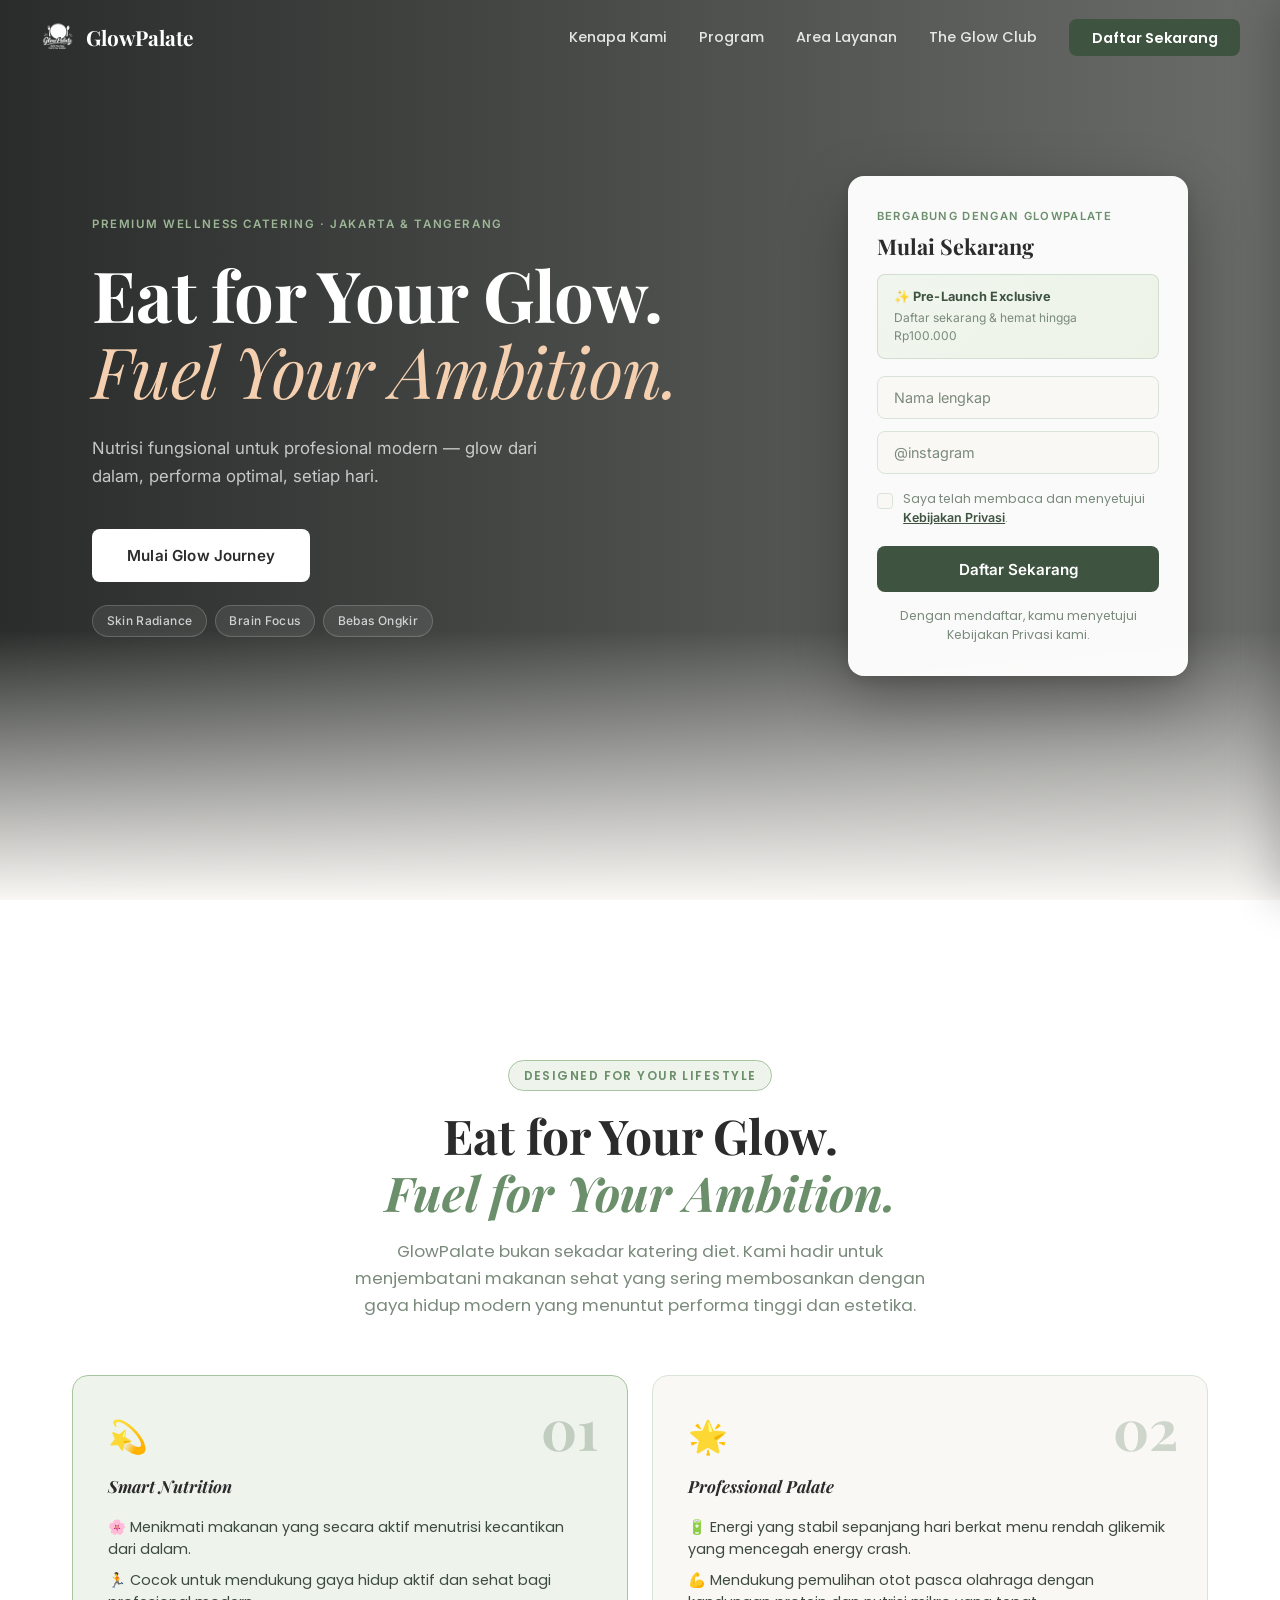
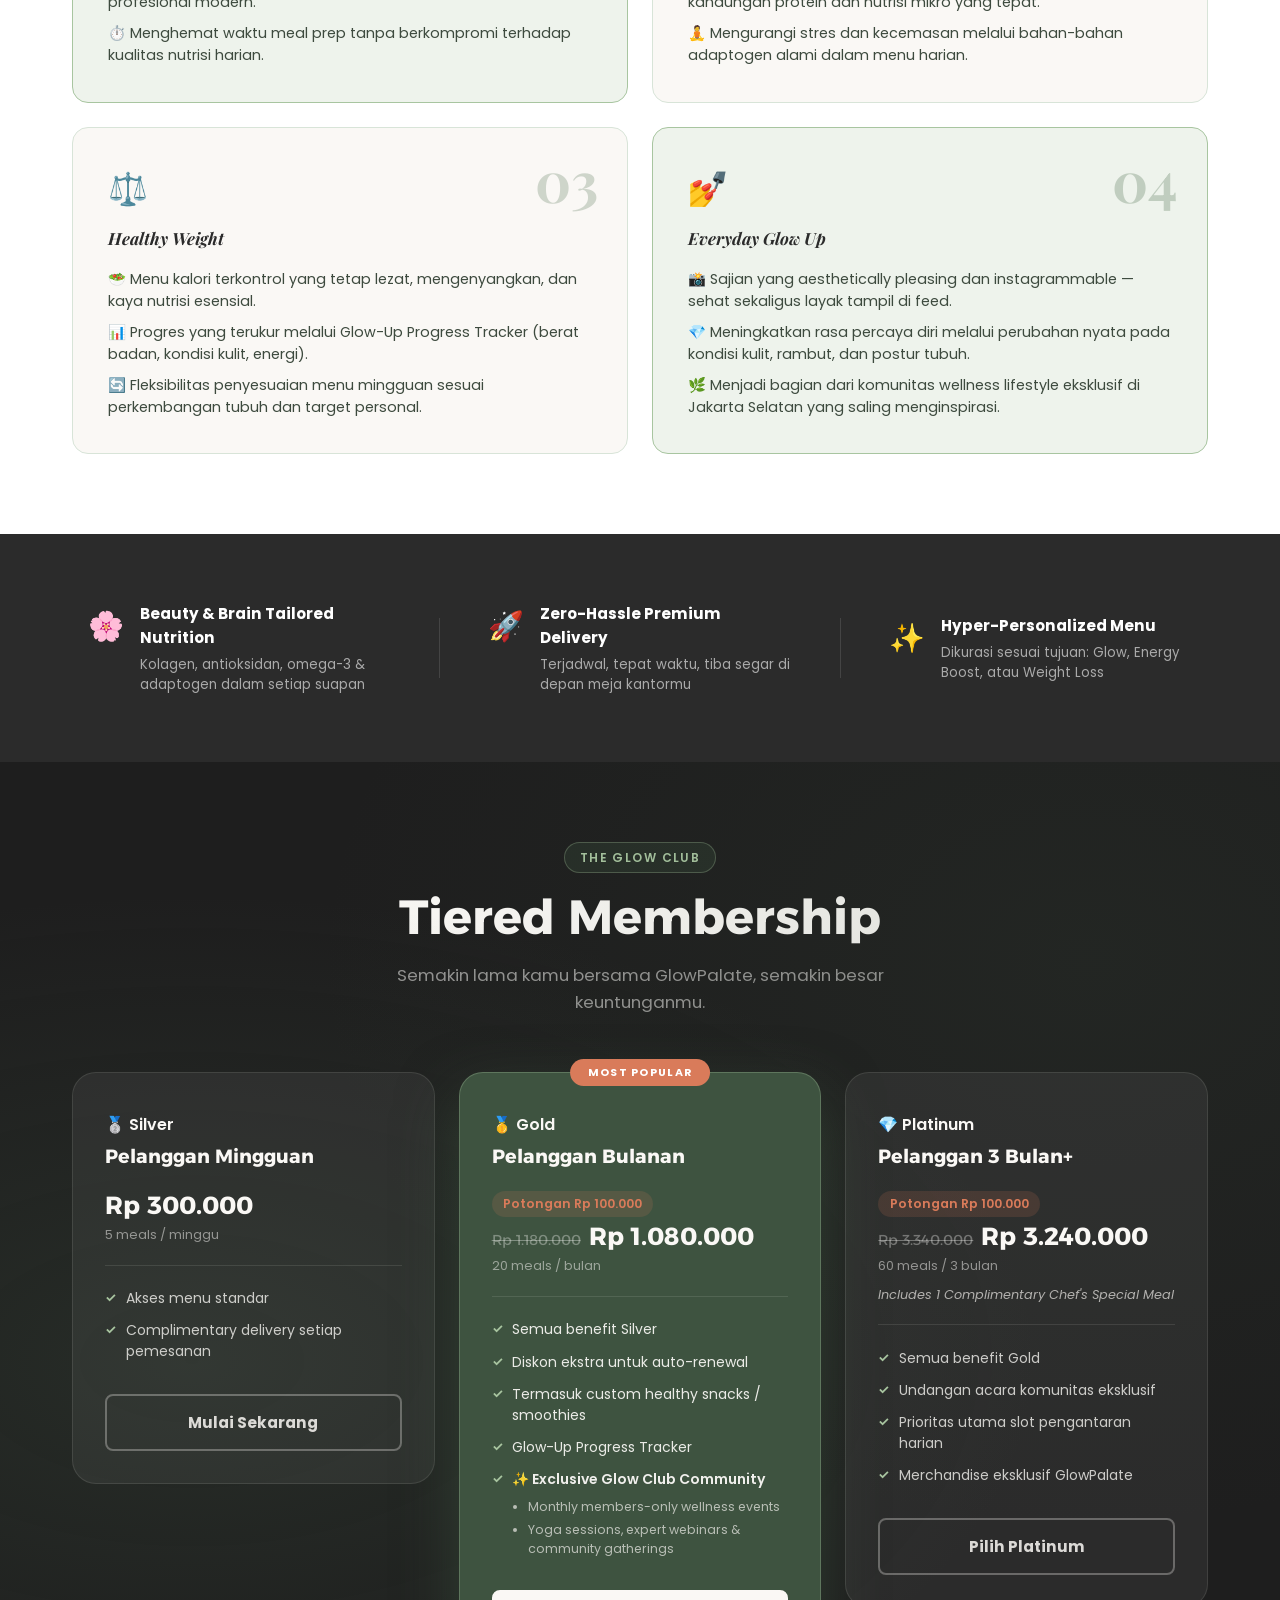
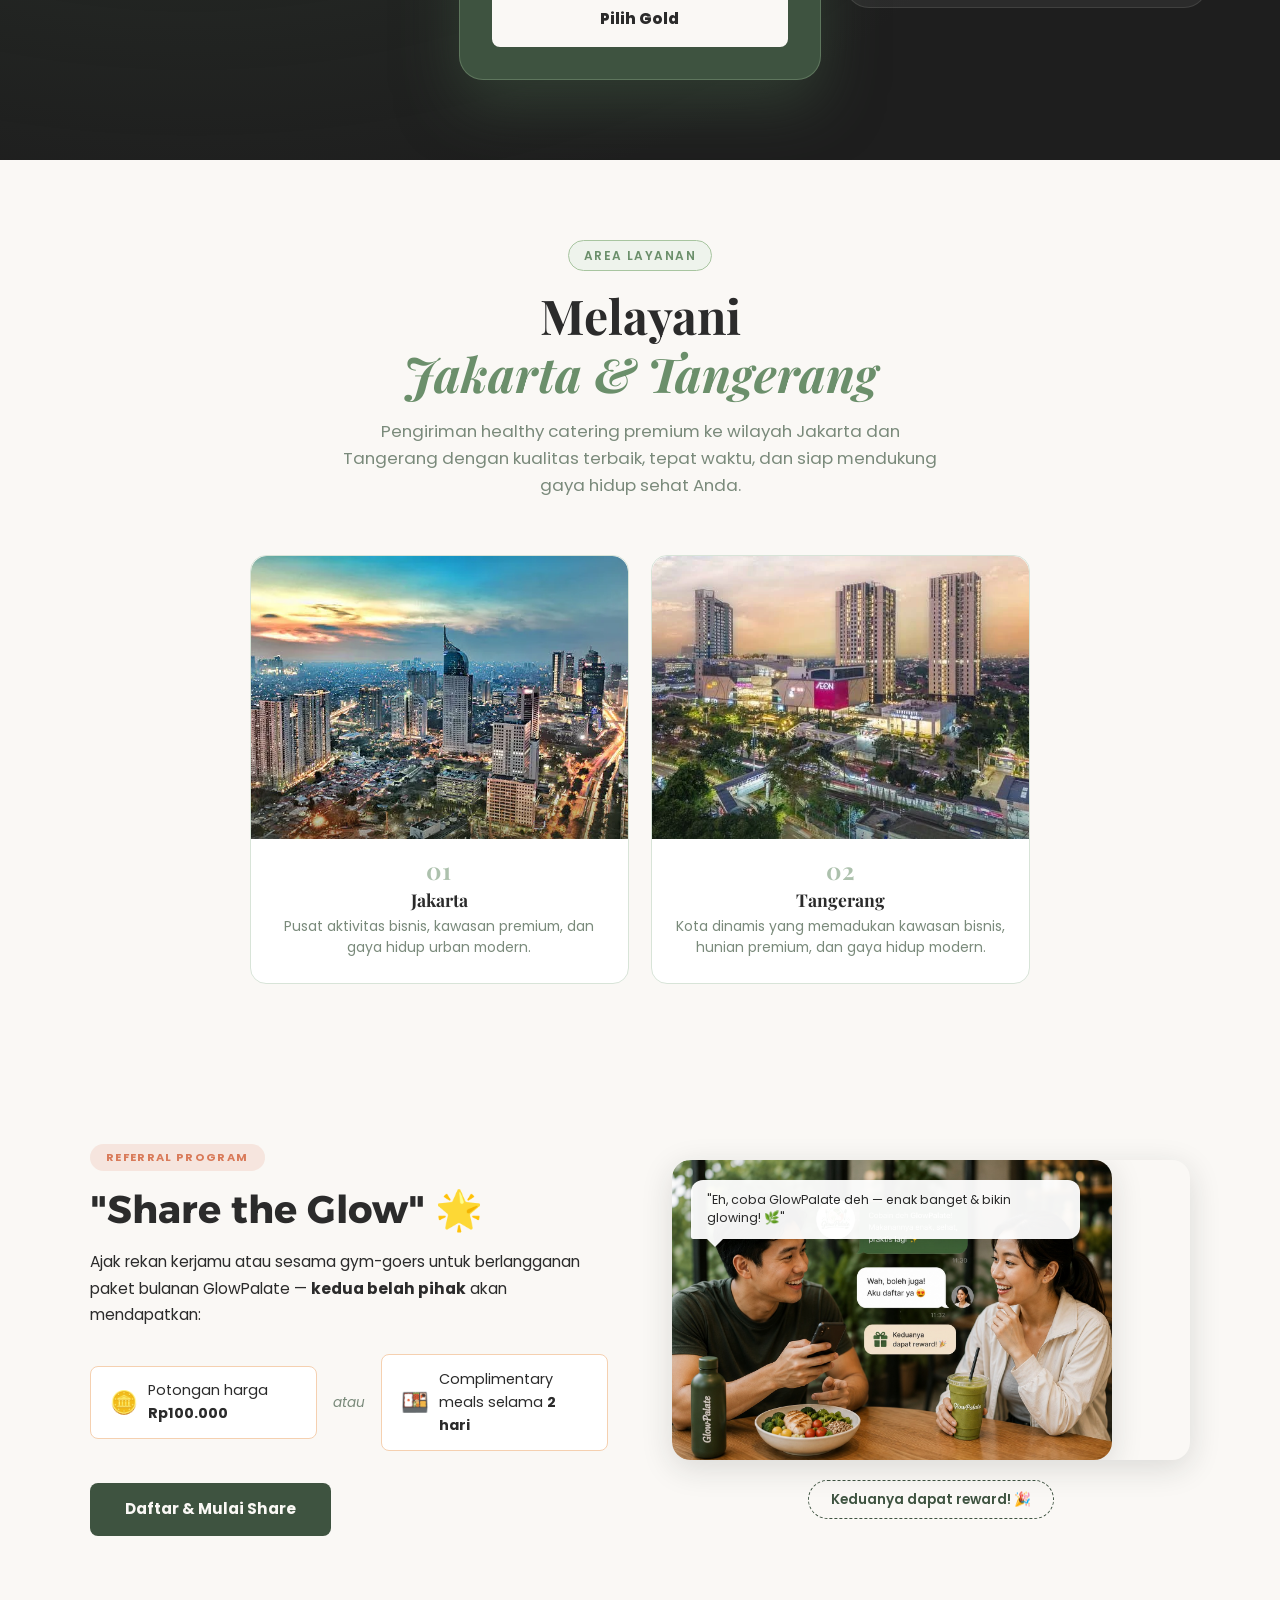
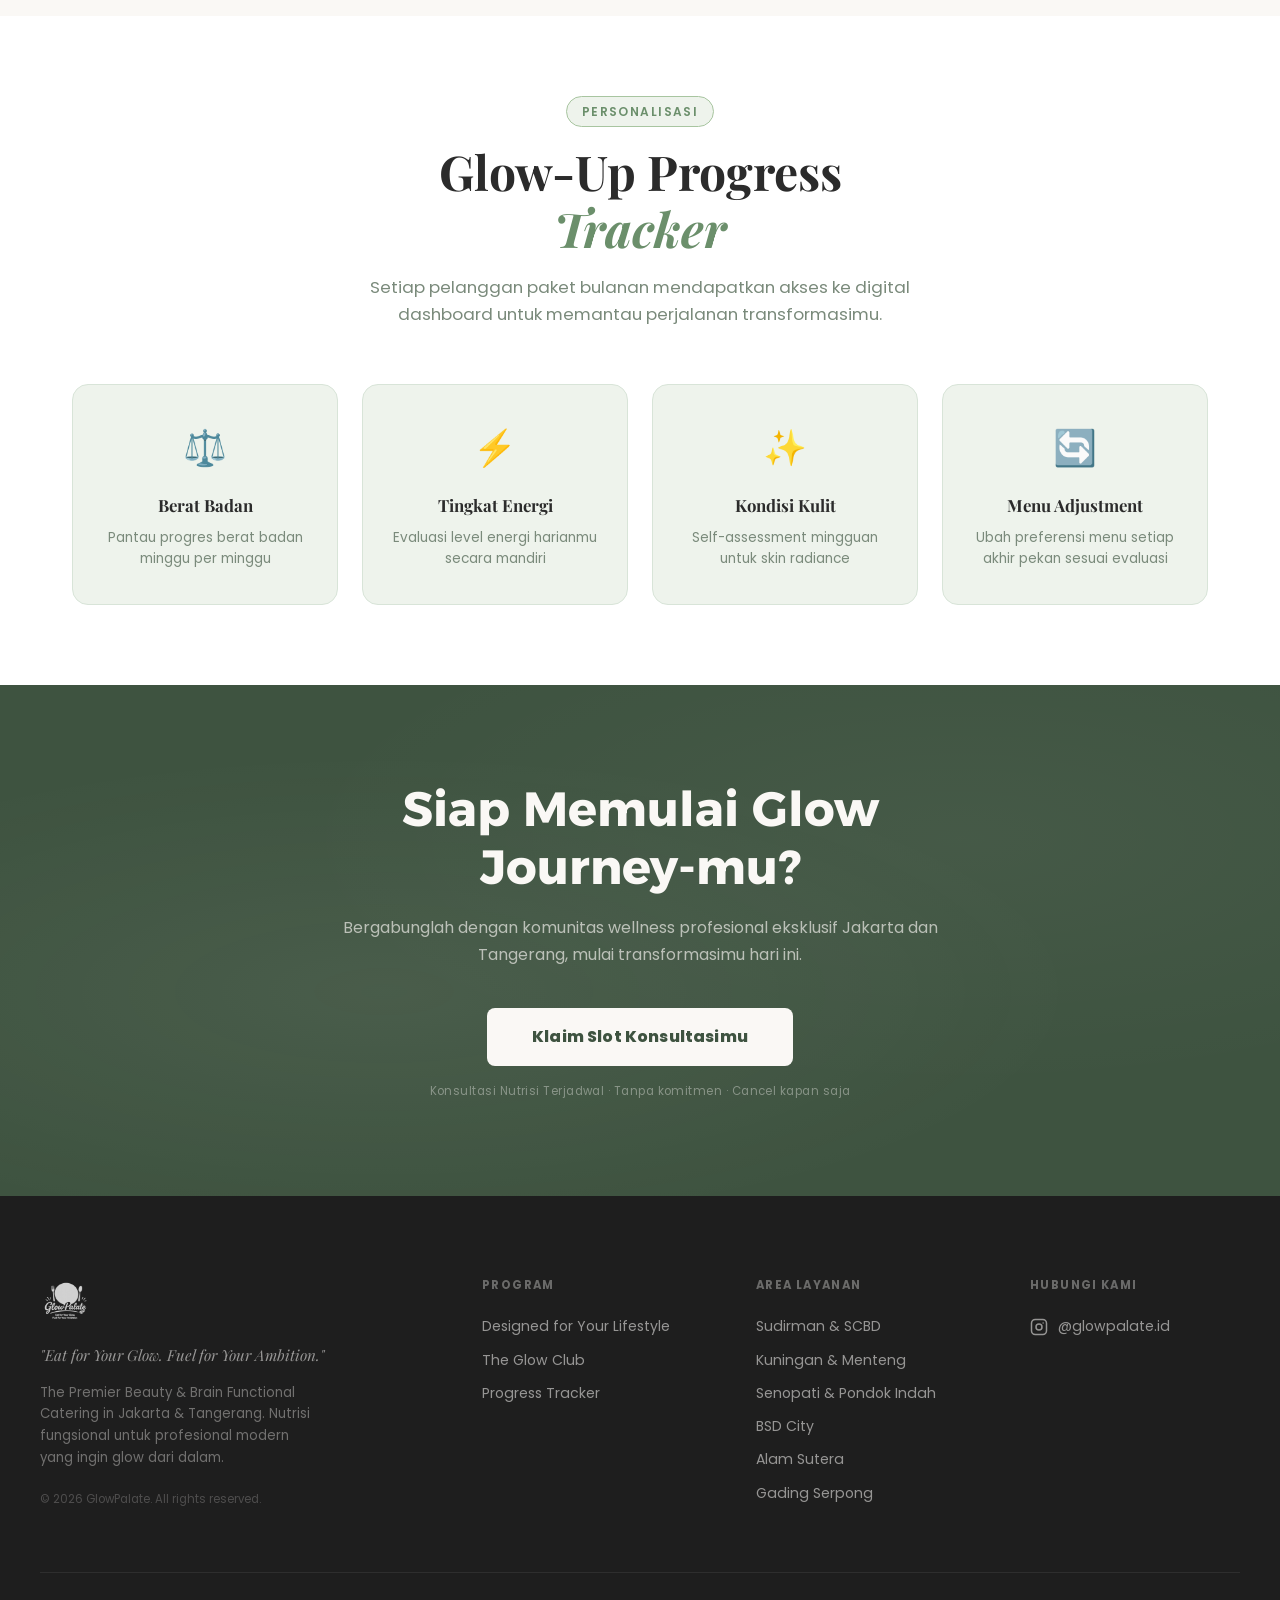
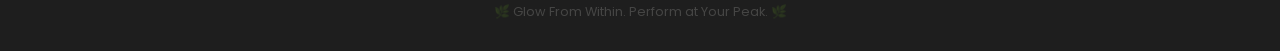
==== commit 3e4157bf: "Update index.html" ====
--- a/onlinecatering FIX/index.html
+++ b/onlinecatering FIX/index.html
@@ -22,7 +22,7 @@
             </a>
             <!-- Desktop links -->
             <ul class="nav-links">
-                <li><a href="#features">Kenapa Kami</a></li>
+                <li><a href="#value-props">Kenapa Kami</a></li>
                 <li><a href="#value-props">Program</a></li>
                 <li><a href="#service-area">Area Layanan</a></li>
                 <li><a href="#loyalty">The Glow Club</a></li>
@@ -49,7 +49,7 @@
         </div>
         <nav class="offcanvas-nav">
             <ul class="offcanvas-links">
-                <li><a href="#features" class="offcanvas-link">Kenapa Kami</a></li>
+                <li><a href="#value-props" class="offcanvas-link">Kenapa Kami</a></li>
                 <li><a href="#value-props" class="offcanvas-link">Program</a></li>
                 <li><a href="#service-area" class="offcanvas-link">Area Layanan</a></li>
                 <li><a href="#loyalty" class="offcanvas-link">The Glow Club</a></li>
@@ -107,7 +107,7 @@
                         </label>
                         <p class="checkbox-error" id="privacyError">Harap setujui Kebijakan Privasi sebelum melanjutkan.</p>
                     </div>
-                    <button type="submit" class="btn-primary form-btn" id="submitBtn">Daftar Sekarang — Dapatkan Diskon s/d Rp100.000</button>
+                    <button type="submit" class="btn-primary form-btn" id="submitBtn">Daftar Sekarang</button>
                 </form>
                 <p class="form-privacy-note">
                     Dengan mendaftar, kamu menyetujui Kebijakan Privasi kami.
